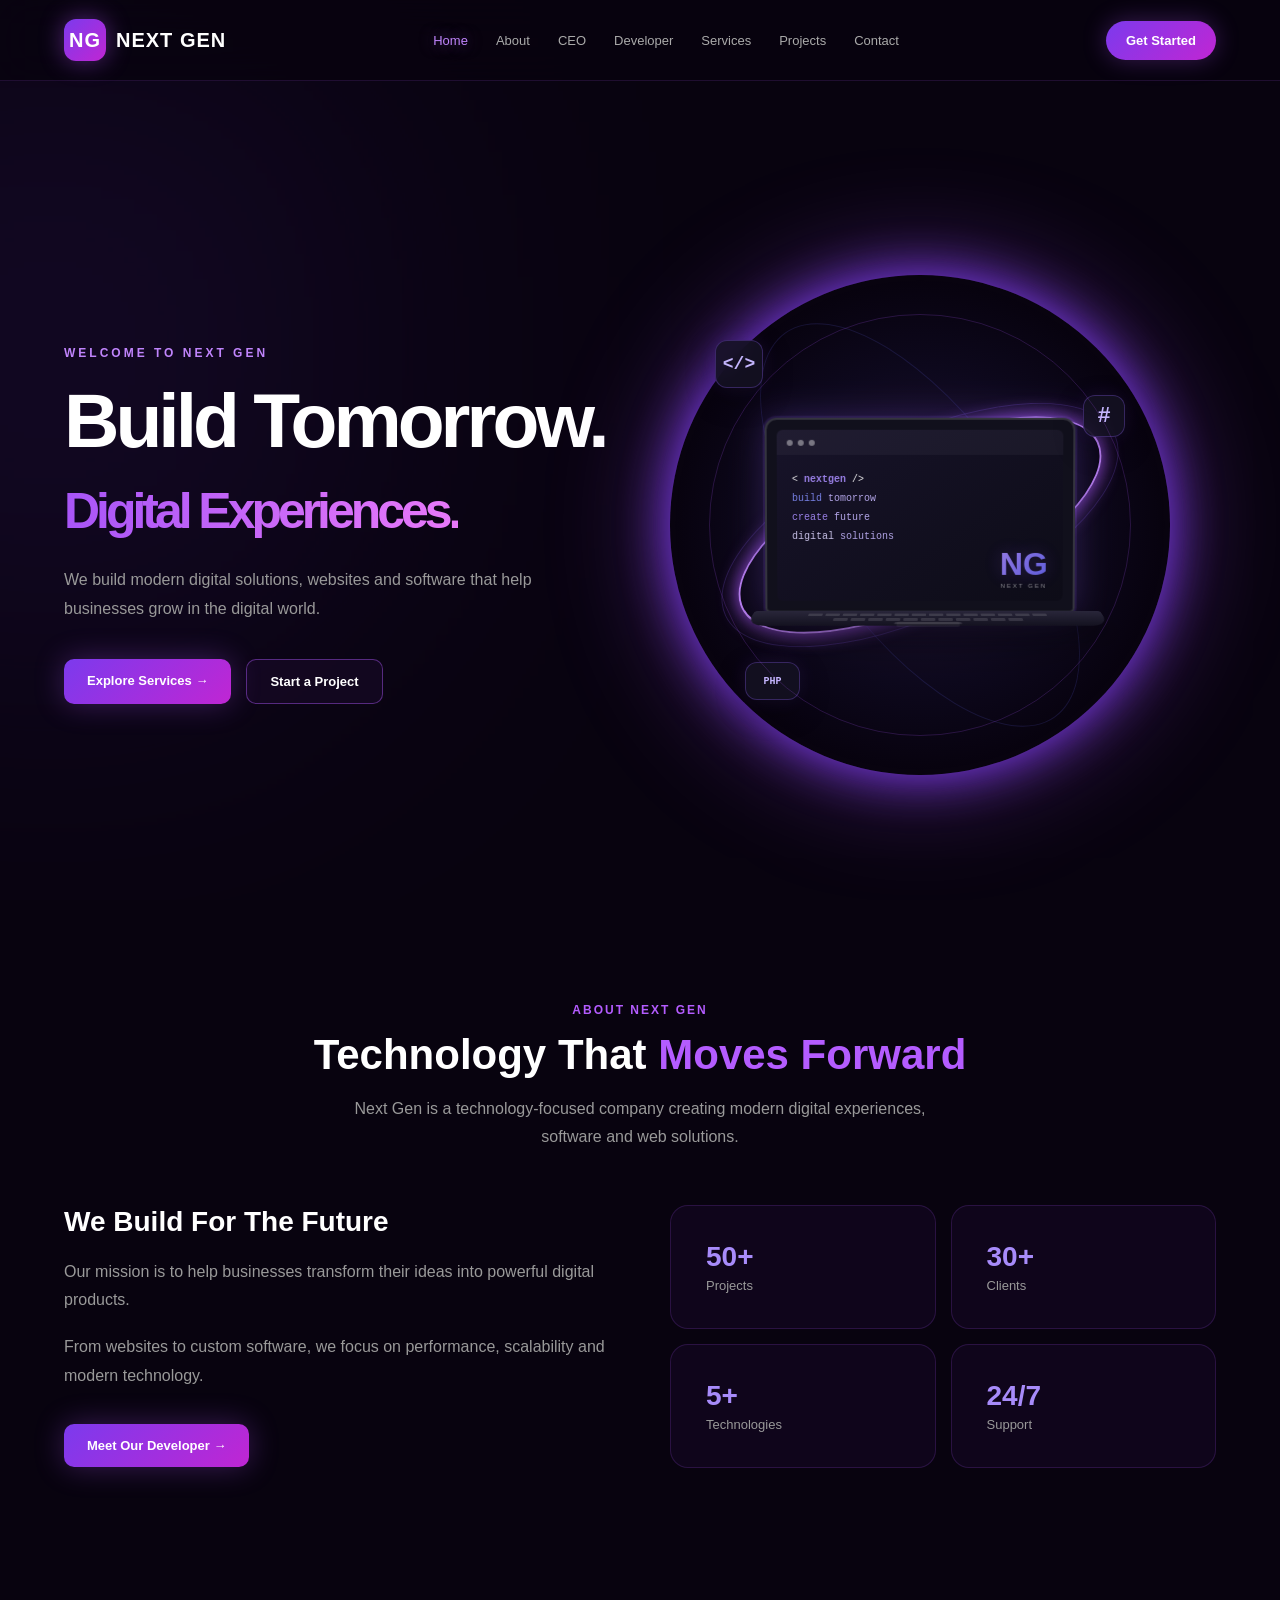
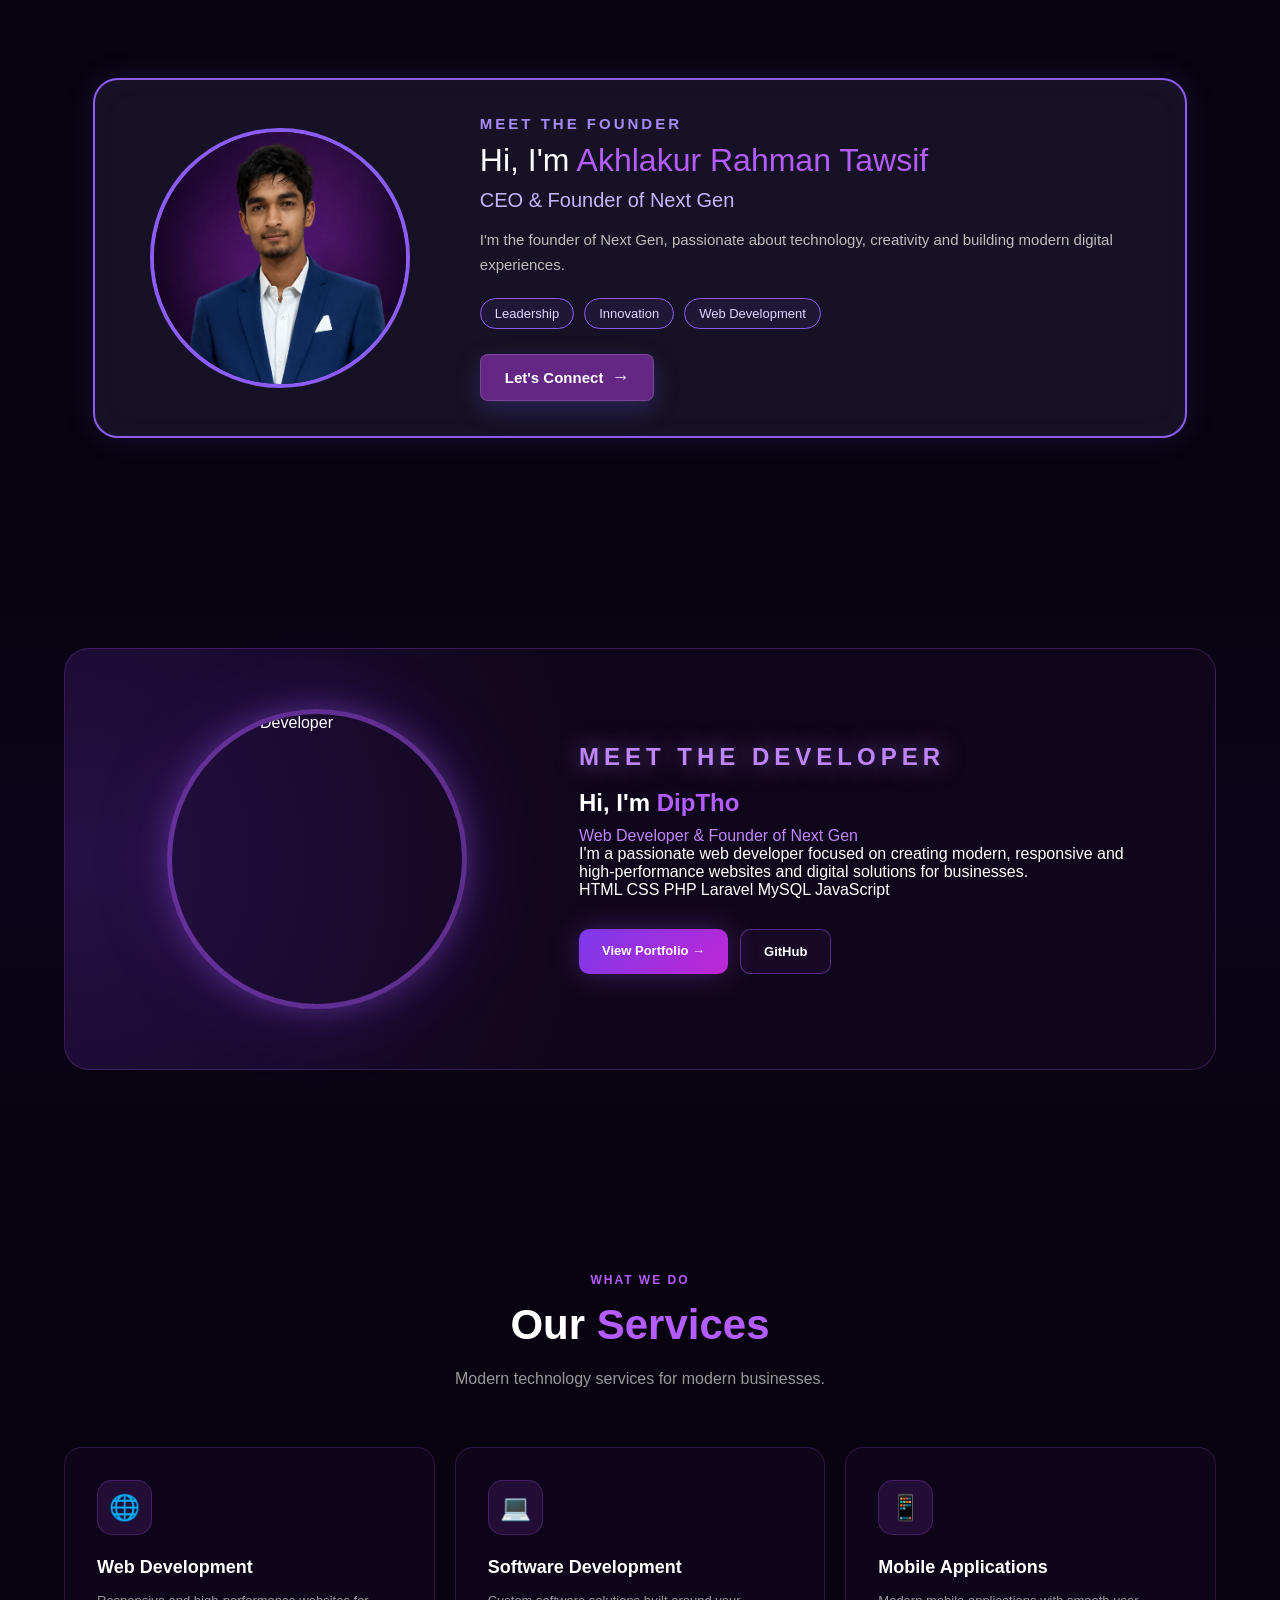
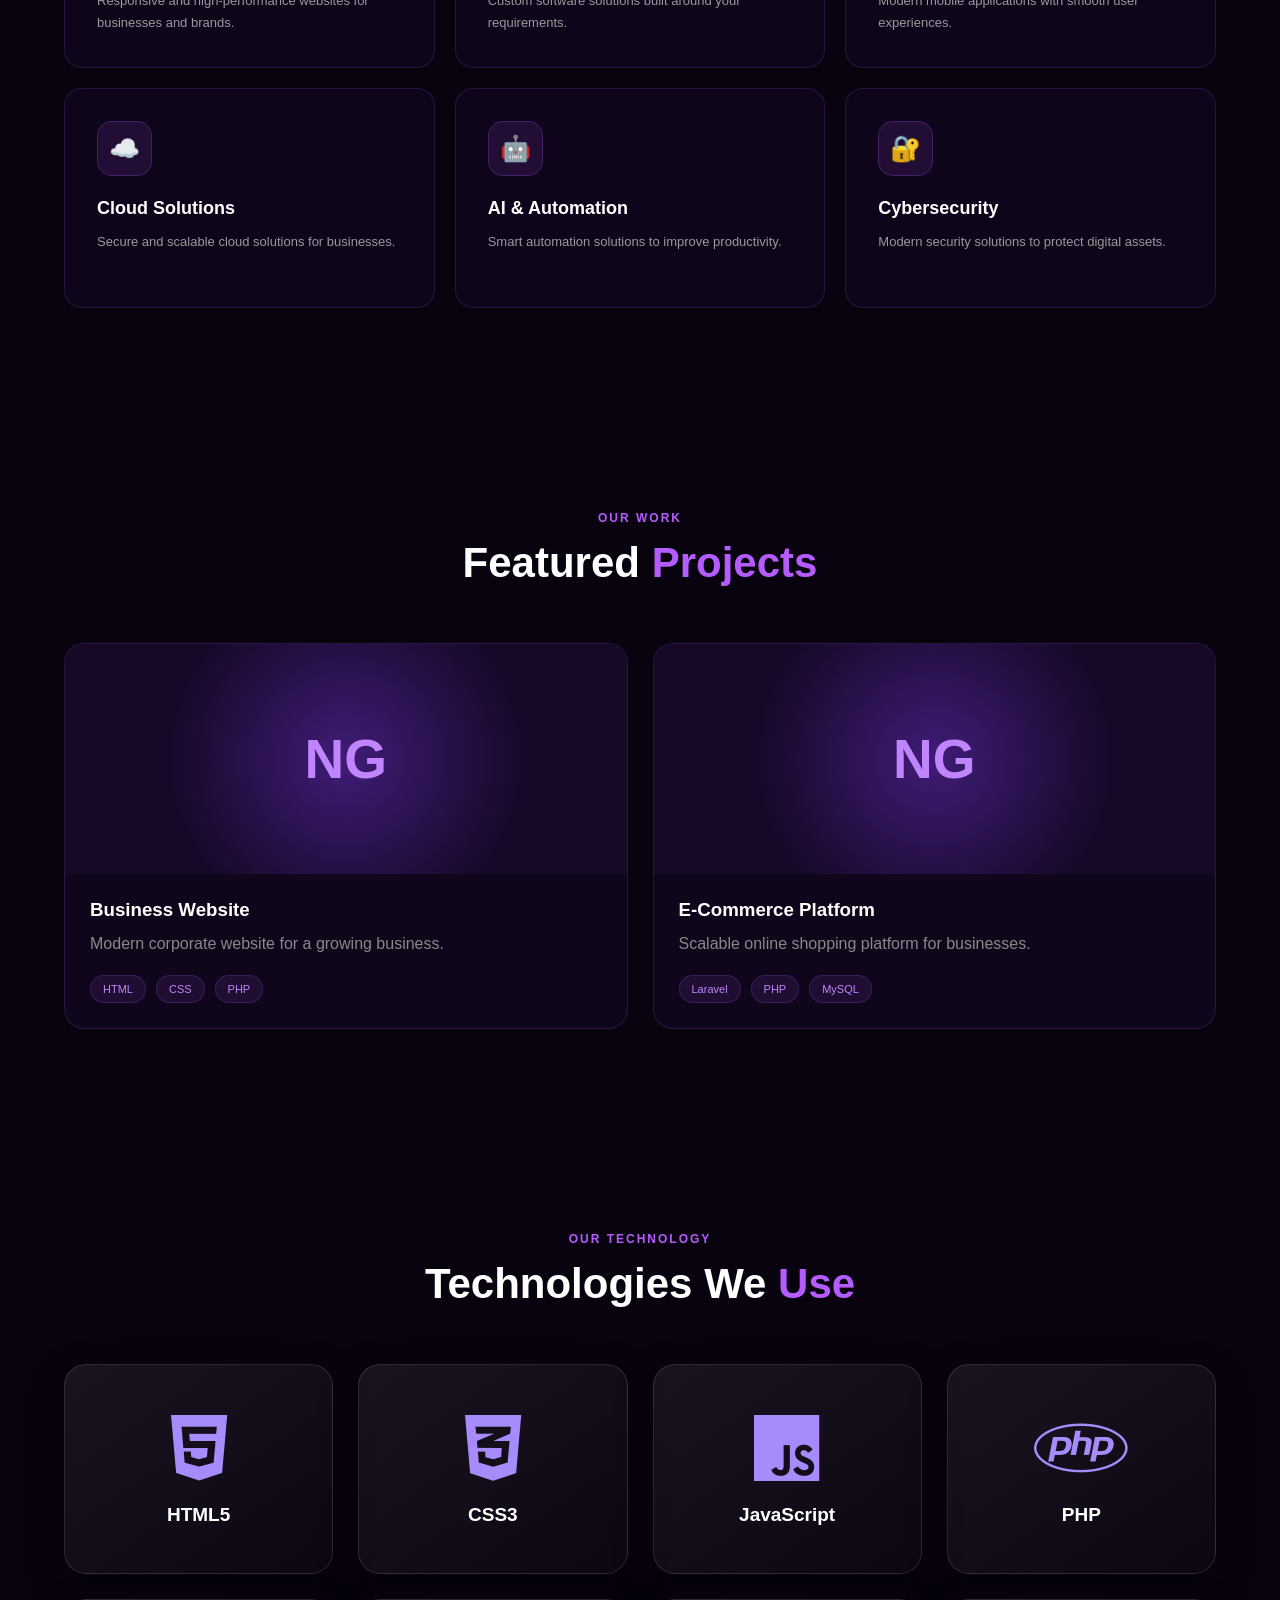
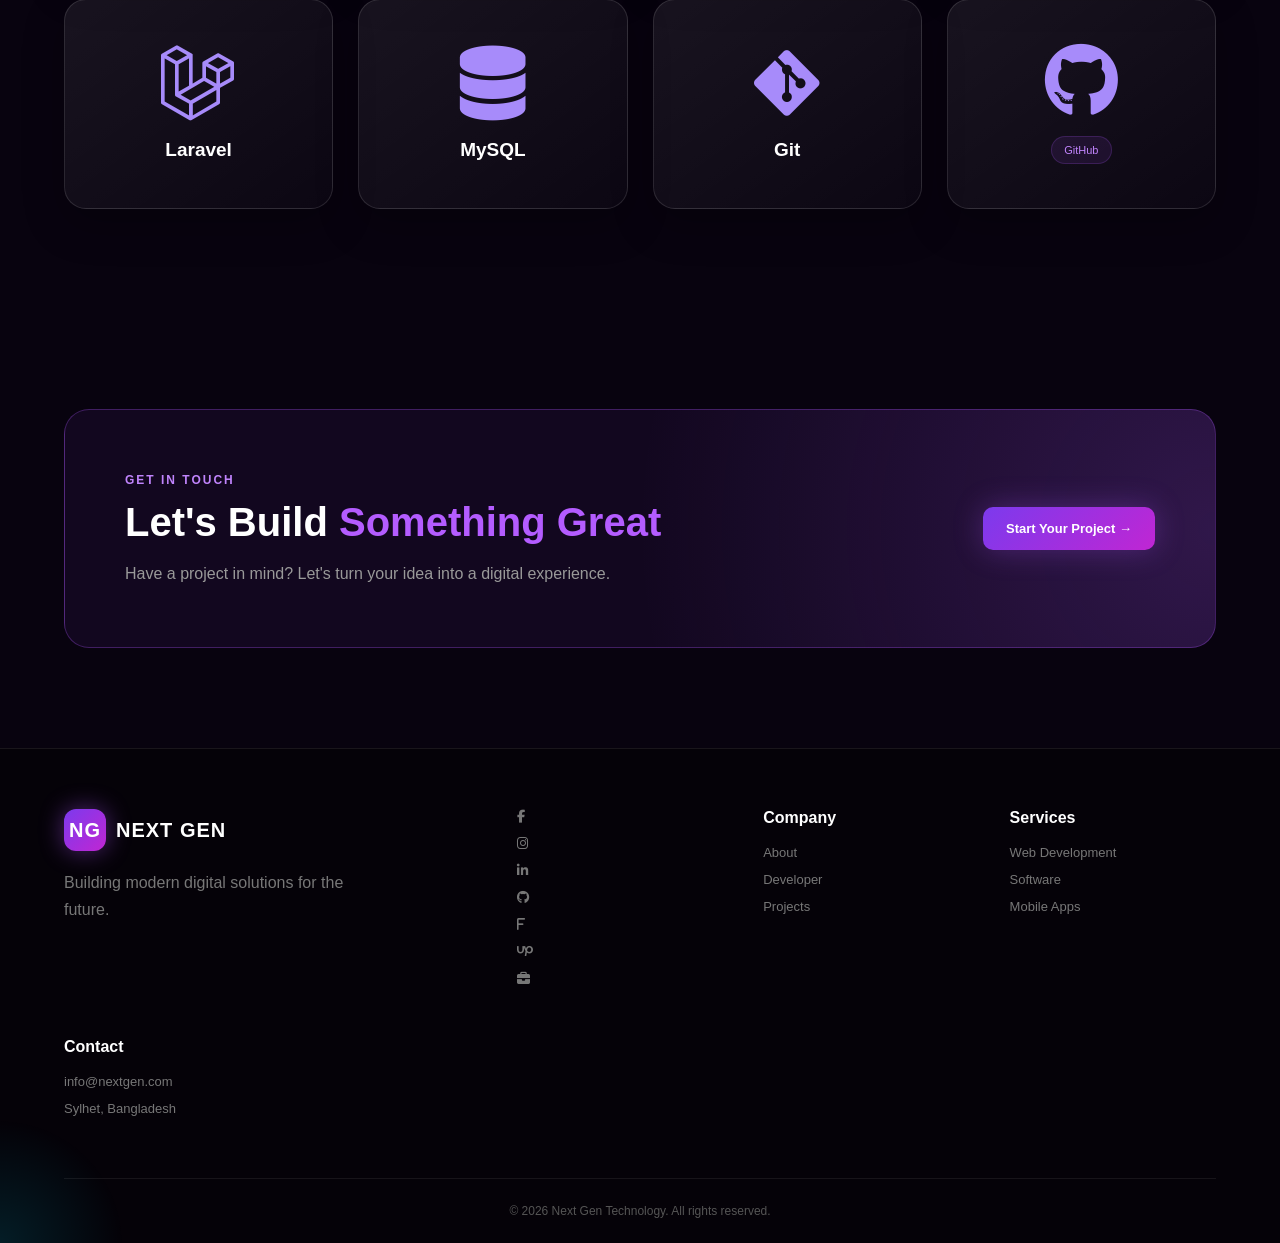
==== index.html @ b2d168c3 "Add files via upload" ====
<!DOCTYPE html>
<html lang="en">

<head>
    <meta charset="UTF-8">
    <meta name="viewport" content="width=device-width, initial-scale=1.0">

    <title>Next Gen | Digital Technology</title>
<link
    rel="stylesheet"
    href="https://cdnjs.cloudflare.com/ajax/libs/font-awesome/6.5.2/css/all.min.css">
    <link rel="stylesheet" href="style.css">
</head>

<body>

    <!-- NAVBAR -->
    <header>
        <div class="container">

            <nav>

                <a href="#home" class="logo">
                    <div class="logo-icon">NG</div>
                    <span>NEXT GEN</span>
                </a>

                <ul class="nav-links">
                    <li><a href="#home">Home</a></li>
                    <li><a href="#about">About</a></li>
                    <li><a href="#founder">CEO</a></li>
                    <li><a href="#developer">Developer</a></li>
                    <li><a href="#services">Services</a></li>
                    <li><a href="#projects">Projects</a></li>
                    <li><a href="#contact">Contact</a></li>
                </ul>

                <a href="#contact" class="nav-btn">
                    Get Started
                </a>

            </nav>

        </div>
    </header>


    <!-- HOME -->
    <section class="hero" id="home">

        <div class="container">

            <div class="hero-grid">

                <div class="hero-content">

                    <div class="hero-small">
                        WELCOME TO NEXT GEN
                    </div>

                    <h1>
                        Build Tomorrow.
                        <br>
                        <span class="typing-text">Today.</span>
                    </h1>

                    <p>
                        We build modern digital solutions,
                        websites and software that help
                        businesses grow in the digital world.
                    </p>

                    <div class="hero-buttons">

                        <a href="#services" class="btn btn-primary">
                            Explore Services →
                        </a>

                        <a href="#contact" class="btn btn-outline">
                            Start a Project
                        </a>

                    </div>

                </div>

<div class="orb laptop-orb">

    <div class="orbit-ring ring-one"></div>
    <div class="orbit-ring ring-two"></div>

    <div class="laptop">

        <div class="laptop-screen">

            <div class="screen-glow"></div>

            <div class="code-window">

                <div class="code-top">
                    <span></span>
                    <span></span>
                    <span></span>
                </div>

                <div class="code-lines">
                    <div><i>&lt;</i> <b>nextgen</b> <i>/&gt;</i></div>
                    <div><span>build</span> <em>tomorrow</em></div>
                    <div><span>create</span> <em>future</em></div>
                    <div><span>digital</span> <em>solutions</em></div>
                </div>

                <div class="screen-logo">
                    <strong>NG</strong>
                    <small>NEXT GEN</small>
                </div>

            </div>

        </div>

        <div class="laptop-base">

            <div class="keyboard">
                <span></span>
                <span></span>
                <span></span>
                <span></span>
                <span></span>
                <span></span>
                <span></span>
                <span></span>
                <span></span>
                <span></span>
                <span></span>
                <span></span>
                <span></span>
                <span></span>
                <span></span>
                <span></span>
                <span></span>
                <span></span>
                <span></span>
                <span></span>
                <span></span>
                <span></span>
                <span></span>
                <span></span>
                <span></span>
            </div>

            <div class="trackpad"></div>

        </div>

    </div>

    <div class="floating-tech tech-html">
        &lt;/&gt;
    </div>

    <div class="floating-tech tech-css">
        #
    </div>

    <div class="floating-tech tech-php">
        PHP
    </div>

</div>


                </div>

            </div>

        </div>

    </section>


    <!-- ABOUT -->
    <section class="section" id="about">

        <div class="container">

            <div class="section-title">

                <span>ABOUT NEXT GEN</span>

                <h2>
                    Technology That
                    <span class="purple">
                        Moves Forward
                    </span>
                </h2>

                <p>
                    Next Gen is a technology-focused company
                    creating modern digital experiences,
                    software and web solutions.
                </p>

            </div>


            <div class="about-grid">

                <div class="about-text">

                    <h3>
                        We Build For The Future
                    </h3>

                    <p>
                        Our mission is to help businesses
                        transform their ideas into powerful
                        digital products.
                    </p>

                    <p>
                        From websites to custom software,
                        we focus on performance, scalability
                        and modern technology.
                    </p>

                    <a href="#developer" class="btn btn-primary">
                        Meet Our Developer →
                    </a>

                </div>


                <div class="stats">

                    <div class="stat">
                        <h3>50+</h3>
                        <p>Projects</p>
                    </div>

                    <div class="stat">
                        <h3>30+</h3>
                        <p>Clients</p>
                    </div>

                    <div class="stat">
                        <h3>5+</h3>
                        <p>Technologies</p>
                    </div>

                    <div class="stat">
                        <h3>24/7</h3>
                        <p>Support</p>
                    </div>

                </div>

            </div>

        </div>

    </section>

<!-- =========================
     FOUNDER
========================= -->

<section class="section founder-section" id="founder">

    <div class="container">

        <div class="founder-box">

            <!-- FOUNDER IMAGE -->
            <div class="founder-photo">
                <img
                    src="ChatGPT Image Aug 20, 2026, 11_10_03 PM.png"
                    alt="Founder"
                >
            </div>

            <!-- FOUNDER INFO -->
            <div class="founder-content">

                <span class="founder-label">
                    MEET THE FOUNDER
                </span>

                <h2>
                    Hi, I'm
                    <span class="purple">
                        Akhlakur Rahman Tawsif
                    </span>
                </h2>

                <h3>
                    CEO & Founder of Next Gen
                </h3>

                <p>
                    I'm the founder of Next Gen, passionate about
                    technology, creativity and building modern
                    digital experiences.
                </p>

                <div class="founder-skills">
                    <span>Leadership</span>
                    <span>Innovation</span>
                    <span>Web Development</span>
                </div>
<a href="https://www.linkedin.com/in/akhlakur-rahman-05b9b7264?utm_source=share_via&utm_content=profile&utm_medium=member_android" class="founder-connect">
    Let's Connect <span>→</span>
</a>
            </div>

        </div>

    </div>

</section>



   <!-- =========================
     DEVELOPER
========================= -->

<section class="section developer-section" id="developer">

    <div class="container">

        <div class="developer-box">

            <!-- DEVELOPER IMAGE -->

            <div class="developer-photo">

                <img
                    src="WhatsApp Image 2026-08-16 at 4.38.08 AM.jpeg"
                    alt="Next Gen Developer">

            </div>


            <!-- DEVELOPER INFO -->

            <div class="developer-content">

                <span class="developer-label">
                    MEET THE DEVELOPER
                </span>

                <h2>
                    Hi, I'm
                    <span class="purple">
                        DipTho
                    </span>
                </h2>

                <h3>
                    Web Developer & Founder of Next Gen
                </h3>

                <p>
                    I'm a passionate web developer focused
                    on creating modern, responsive and
                    high-performance websites and digital
                    solutions for businesses.
                </p>


                <!-- SKILLS -->

                <div class="skills">

                    <span>HTML</span>
                    <span>CSS</span>
                    <span>PHP</span>
                    <span>Laravel</span>
                    <span>MySQL</span>
                    <span>JavaScript</span>

                </div>


                <!-- BUTTONS -->

                <div class="developer-buttons">

                    <a
                        href="https://imdipthodurjoy.github.io/Diptho-Portfolio/"
                        target="_blank"
                        class="btn btn-primary">

                        View Portfolio →

                    </a>


                    <a
                        href="https://github.com/imdipthodurjoy"
                        target="_blank"
                        class="btn btn-outline">

                        GitHub

                    </a>

                </div>

            </div>

        </div>

    </div>

</section>

    <!-- SERVICES -->
    <section class="section services" id="services">

        <div class="container">

            <div class="section-title">

                <span>WHAT WE DO</span>

                <h2>
                    Our
                    <span class="purple">
                        Services
                    </span>
                </h2>

                <p>
                    Modern technology services
                    for modern businesses.
                </p>

            </div>


            <div class="service-grid">

                <div class="service-card">

                    <div class="service-icon">🌐</div>

                    <h3>
                        Web Development
                    </h3>

                    <p>
                        Responsive and high-performance
                        websites for businesses and brands.
                    </p>

                </div>


                <div class="service-card">

                    <div class="service-icon">💻</div>

                    <h3>
                        Software Development
                    </h3>

                    <p>
                        Custom software solutions
                        built around your requirements.
                    </p>

                </div>


                <div class="service-card">

                    <div class="service-icon">📱</div>

                    <h3>
                        Mobile Applications
                    </h3>

                    <p>
                        Modern mobile applications
                        with smooth user experiences.
                    </p>

                </div>


                <div class="service-card">

                    <div class="service-icon">☁️</div>

                    <h3>
                        Cloud Solutions
                    </h3>

                    <p>
                        Secure and scalable cloud
                        solutions for businesses.
                    </p>

                </div>


                <div class="service-card">

                    <div class="service-icon">🤖</div>

                    <h3>
                        AI & Automation
                    </h3>

                    <p>
                        Smart automation solutions
                        to improve productivity.
                    </p>

                </div>


                <div class="service-card">

                    <div class="service-icon">🔐</div>

                    <h3>
                        Cybersecurity
                    </h3>

                    <p>
                        Modern security solutions
                        to protect digital assets.
                    </p>

                </div>

            </div>

        </div>

    </section>


    <!-- PROJECTS -->
    <section class="section" id="projects">

        <div class="container">

            <div class="section-title">

                <span>OUR WORK</span>

                <h2>
                    Featured
                    <span class="purple">
                        Projects
                    </span>
                </h2>

            </div>


            <div class="projects-grid">

                <div class="project">

                    <div class="project-image">
                        NG
                    </div>

                    <div class="project-content">

                        <h3>
                            Business Website
                        </h3>

                        <p>
                            Modern corporate website
                            for a growing business.
                        </p>

                        <div class="tags">
                            <span>HTML</span>
                            <span>CSS</span>
                            <span>PHP</span>
                        </div>

                    </div>

                </div>


                <div class="project">

                    <div class="project-image">
                        NG
                    </div>

                    <div class="project-content">

                        <h3>
                            E-Commerce Platform
                        </h3>

                        <p>
                            Scalable online shopping
                            platform for businesses.
                        </p>

                        <div class="tags">
                            <span>Laravel</span>
                            <span>PHP</span>
                            <span>MySQL</span>
                        </div>

                    </div>

                </div>

            </div>

        </div>

    </section>


    <!-- TECHNOLOGIES -->
    <section class="section" id="technologies">

        <div class="container">

            <div class="section-title">

                <span>OUR TECHNOLOGY</span>

                <h2>
                    Technologies We
                    <span class="purple">
                        Use
                    </span>
                </h2>

            </div>

<div class="tech-list">

    <div class="tech-item">
        <i class="fa-brands fa-html5"></i>
        <h3>HTML5</h3>
    </div>

    <div class="tech-item">
        <i class="fa-brands fa-css3-alt"></i>
        <h3>CSS3</h3>
    </div>

    <div class="tech-item">
        <i class="fa-brands fa-js"></i>
        <h3>JavaScript</h3>
    </div>

    <div class="tech-item">
        <i class="fa-brands fa-php"></i>
        <h3>PHP</h3>
    </div>

    <div class="tech-item">
        <i class="fa-brands fa-laravel"></i>
        <h3>Laravel</h3>
    </div>

    <div class="tech-item">
        <i class="fa-solid fa-database"></i>
        <h3>MySQL</h3>
    </div>

    <div class="tech-item">
        <i class="fa-brands fa-git-alt"></i>
        <h3>Git</h3>
    </div>
    <div class="tech-item">
    <i class="fab fa-github"></i>
    <span>GitHub</span>
</div>

</div>
    </section>


    <!-- CONTACT -->
    <section class="section contact-section" id="contact">

        <div class="container">

            <div class="contact-box">

                <div>

                    <span>
                        GET IN TOUCH
                    </span>

                    <h2>
                        Let's Build
                        <span class="purple">
                            Something Great
                        </span>
                    </h2>

                    <p>
                        Have a project in mind?
                        Let's turn your idea into
                        a digital experience.
                    </p>

                </div>

                <a
                    href="mailto:info@nextgen.com"
                    class="btn btn-primary">

                    Start Your Project →

                </a>

            </div>

        </div>

    </section>


    <!-- FOOTER -->
    <footer>

        <div class="container">

            <div class="footer-grid">

                <div class="footer-about">

                    <a href="#home" class="logo">

                        <div class="logo-icon">
                            NG
                        </div>

                        NEXT GEN

                    </a>

                    <p>
                        Building modern digital
                        solutions for the future.
                    </p>

                </div>
                <div class="footer-socials">

    <a href="#" aria-label="Facebook" target="_blank">
        <i class="fa-brands fa-facebook-f"></i>
    </a>

    <a href="#" aria-label="Instagram" target="_blank">
        <i class="fa-brands fa-instagram"></i>
    </a>

    <a href="#" aria-label="LinkedIn" target="_blank">
        <i class="fa-brands fa-linkedin-in"></i>
    </a>

    <a href="https://github.com/imdipthodurjoy"
       aria-label="GitHub"
       target="_blank">
        <i class="fa-brands fa-github"></i>
    </a>


    <a href="YOUR_FIVERR_LINK"
       target="_blank"
       rel="noopener noreferrer"
       aria-label="Fiverr">
        <i class="fa-solid fa-f"></i>
    </a>

    <a href="YOUR_UPWORK_LINK"
       target="_blank"
       rel="noopener noreferrer"
       aria-label="Upwork">
        <i class="fa-brands fa-upwork"></i>
    </a>

    <a href="YOUR_FREELANCER_LINK"
       target="_blank"
       rel="noopener noreferrer"
       aria-label="Freelancer">
        <i class="fa-solid fa-briefcase"></i>
    </a>
</div>


                <div>

                    <h4>Company</h4>

                    <a href="#about">About</a>

                    <a href="#developer">
                        Developer
                    </a>

                    <a href="#projects">
                        Projects
                    </a>

                </div>


                <div>

                    <h4>Services</h4>

                    <a href="#services">
                        Web Development
                    </a>

                    <a href="#services">
                        Software
                    </a>

                    <a href="#services">
                        Mobile Apps
                    </a>

                </div>


                <div>

                    <h4>Contact</h4>

                    <a href="mailto:info@nextgen.com">
                        info@nextgen.com
                    </a>

                    <a href="#">
                        Sylhet, Bangladesh
                    </a>

                </div>

            </div>


            <div class="copyright">

                © 2026 Next Gen Technology.
                All rights reserved.

            </div>

        </div>

    </footer>
<script src="script.js"></script>
</body>

</html>
---- style.css ----
/* =========================
   RESET
========================= */

* {
    margin: 0;
    padding: 0;
    box-sizing: border-box;
}

html {
    scroll-behavior: smooth;
}

body {
    font-family: "Inter", sans-serif;
    background: #08030f;
    color: #ffffff;
    overflow-x: hidden;
}

a {
    text-decoration: none;
    color: inherit;
}

.container {
    width: 90%;
    max-width: 1200px;
    margin: auto;
}

.purple {
    color: #b45cff;
}


/* =========================
   NAVBAR
========================= */

header {
    position: fixed;
    top: 0;
    left: 0;

    width: 100%;

    z-index: 999;

    background: rgba(8, 3, 15, 0.78);

    backdrop-filter: blur(20px);

    border-bottom:
        1px solid rgba(168, 85, 247, 0.15);
}

nav {
    height: 80px;

    display: flex;

    align-items: center;

    justify-content: space-between;
}


/* LOGO */

.logo {
    display: flex;

    align-items: center;

    gap: 10px;

    font-size: 20px;

    font-weight: 800;

    letter-spacing: 1px;
}

.logo-icon {
    width: 42px;
    height: 42px;

    display: grid;

    place-items: center;

    border-radius: 12px;

    background:
        linear-gradient(
            135deg,
            #7c3aed,
            #c026d3
        );

    box-shadow:
        0 0 25px rgba(168, 85, 247, 0.45);
}


/* NAV */

.nav-links {
    display: flex;

    align-items: center;

    gap: 28px;

    list-style: none;
}

.nav-links a {
    color: #aaa;

    font-size: 13px;

    transition: 0.3s;
}

.nav-links a:hover {
    color: #c084fc;
}

.nav-btn {
    padding: 12px 20px;

    border-radius: 30px;

    background:
        linear-gradient(
            135deg,
            #7c3aed,
            #c026d3
        );

    font-size: 13px;

    font-weight: 600;

    box-shadow:
        0 0 25px rgba(168, 85, 247, 0.3);

    transition: 0.3s;
}

.nav-btn:hover {
    transform: translateY(-3px);
}


/* =========================
   HERO
========================= */

.hero {
    min-height: 100vh;

    padding-top: 150px;

    display: flex;

    align-items: center;

    position: relative;

    overflow: hidden;
}

.hero::before {
    content: "";

    position: absolute;

    width: 500px;
    height: 500px;

    left: -200px;
    top: 100px;

    background: #7c3aed;

    filter: blur(180px);

    opacity: 0.15;
}

.hero-grid {
    display: grid;

    grid-template-columns: 1fr 1fr;

    gap: 60px;

    align-items: center;

    position: relative;

    z-index: 2;
}

.hero-small {
    color: #c084fc;

    font-size: 12px;

    font-weight: 700;

    letter-spacing: 3px;

    margin-bottom: 20px;
}

.hero h1 {
    font-size: clamp(50px, 6vw, 78px);

    line-height: 1.05;

    letter-spacing: -4px;
}

.hero h1 span {
    background:
        linear-gradient(
            90deg,
            #a855f7,
            #e879f9
        );

    -webkit-background-clip: text;

    background-clip: text;

    color: transparent;
}

.hero p {
    max-width: 550px;

    margin-top: 25px;

    color: #999;

    line-height: 1.8;
}

.hero-buttons {
    display: flex;

    gap: 15px;

    margin-top: 35px;
}


/* BUTTON */

.btn {
    display: inline-block;

    padding: 14px 23px;

    border-radius: 10px;

    font-size: 13px;

    font-weight: 600;

    transition: 0.3s;
}

.btn-primary {
    background:
        linear-gradient(
            135deg,
            #7c3aed,
            #c026d3
        );

    box-shadow:
        0 0 30px rgba(168, 85, 247, 0.3);
}

.btn-primary:hover {
    transform: translateY(-4px);

    box-shadow:
        0 10px 35px rgba(168, 85, 247, 0.4);
}

.btn-outline {
    border:
        1px solid rgba(168, 85, 247, 0.45);

    background:
        rgba(168, 85, 247, 0.05);
}

.btn-outline:hover {
    background:
        rgba(168, 85, 247, 0.15);
}


/* =========================
   HERO ORB
========================= */

.hero-visual {
    height: 500px;

    display: grid;

    place-items: center;

    position: relative;
}

.orb {
    width: 320px;
    height: 320px;

    display: grid;

    place-items: center;

    border-radius: 50%;

    background:
        radial-gradient(
            circle at 35% 30%,
            #e9d5ff,
            transparent 8%
        ),
        radial-gradient(
            circle,
            #7c3aed,
            #160827 65%
        );

    box-shadow:
        0 0 50px #7c3aed,
        0 0 120px rgba(168, 85, 247, 0.45);

    animation:
        floating 5s ease-in-out infinite;
}

.orb::before {
    content: "";

    position: absolute;

    width: 390px;
    height: 150px;

    border:
        2px solid #c084fc;

    border-radius: 50%;

    transform:
        rotate(-25deg);

    box-shadow:
        0 0 20px #a855f7;
}

.orb::after {
    content: "";

    position: absolute;

    width: 420px;
    height: 420px;

    border:
        1px solid rgba(168, 85, 247, 0.2);

    border-radius: 50%;
}

.ng {
    font-size: 100px;

    font-weight: 800;

    letter-spacing: -12px;

    text-shadow:
        0 0 35px rgba(255,255,255,0.3);
}


/* FLOATING CARDS */

.floating-card {
    position: absolute;

    padding: 14px 18px;

    border-radius: 14px;

    background:
        rgba(20, 8, 35, 0.8);

    backdrop-filter: blur(15px);

    border:
        1px solid rgba(168, 85, 247, 0.4);

    z-index: 3;
}

.floating-card strong {
    display: block;

    color: #c084fc;

    font-size: 18px;
}

.floating-card small {
    color: #888;

    font-size: 11px;
}

.card-one {
    top: 70px;
    left: 0;
}

.card-two {
    top: 170px;
    right: 0;
}

.card-three {
    bottom: 60px;
    left: 30px;
}


/* =========================
   SECTION
========================= */

.section {
    padding: 100px 0;
}

.section-title {
    text-align: center;

    margin-bottom: 55px;
}

.section-title > span {
    color: #b45cff;

    font-size: 12px;

    font-weight: 700;

    letter-spacing: 2px;
}

.section-title h2 {
    margin-top: 12px;

    font-size: 42px;

    line-height: 1.2;
}

.section-title p {
    max-width: 620px;

    margin: 15px auto 0;

    color: #999;

    line-height: 1.7;
}


/* =========================
   ABOUT
========================= */

.about-grid {
    display: grid;

    grid-template-columns: 1fr 1fr;

    gap: 60px;

    align-items: center;
}

.about-text h3 {
    font-size: 28px;

    margin-bottom: 20px;
}

.about-text p {
    color: #999;

    line-height: 1.8;

    margin-bottom: 18px;
}

.about-text .btn {
    margin-top: 15px;
}


/* STATS */

.stats {
    display: grid;

    grid-template-columns: 1fr 1fr;

    gap: 15px;
}

.stat {
    padding: 35px;

    border-radius: 18px;

    background:
        rgba(20, 8, 35, 0.6);

    border:
        1px solid rgba(168, 85, 247, 0.18);

    transition: 0.3s;
}

.stat:hover {
    transform: translateY(-5px);

    border-color:
        rgba(168, 85, 247, 0.5);
}

.stat h3 {
    font-size: 38px;

    color: #c084fc;
}

.stat p {
    color: #777;

    margin-top: 8px;

    font-size: 13px;
}


/* =========================
   DEVELOPER
========================= */

.developer-section {
    background:
        linear-gradient(
            180deg,
            transparent,
            rgba(91, 33, 182, 0.07),
            transparent
        );
}

.developer-box {
    display: grid;

    grid-template-columns: 0.8fr 1.2fr;

    gap: 70px;

    align-items: center;

    padding: 60px;

    border-radius: 25px;

    background:
        radial-gradient(
            circle at left,
            rgba(124, 58, 237, 0.2),
            transparent 45%
        ),
        #10061b;

    border:
        1px solid rgba(168, 85, 247, 0.25);
}

/* =========================
   DEVELOPER IMAGE
========================= */

.developer-photo {
    display: flex;

    justify-content: center;

    align-items: center;
}

.developer-photo img {

    width: 300px;

    height: 300px;

    object-fit: cover;

    border-radius: 50%;

    border: 5px solid
        rgba(168, 85, 247, 0.5);

    box-shadow:

        0 0 30px
        rgba(168, 85, 247, 0.35),

        0 0 80px
        rgba(124, 58, 237, 0.2);

    transition: 0.4s;
}

.developer-photo img:hover {

    transform: scale(1.04);

    box-shadow:

        0 0 45px
        rgba(168, 85, 247, 0.6);
}


/* DEVELOPER TITLE */

.developer-content h3 {

    margin-top: 10px;

    color: #c084fc;

    font-size: 16px;

    font-weight: 500;
}


/* BUTTONS */

.developer-buttons {

    display: flex;

    gap: 12px;

    margin-top: 30px;

    flex-wrap: wrap;
}


/* MOBILE */

@media (max-width: 700px) {

    .developer-photo img {

        width: 220px;

        height: 220px;

    }

    .developer-buttons {

        justify-content: center;

    }

}

/* =========================
   SERVICES
========================= */

.service-grid {
    display: grid;

    grid-template-columns:
        repeat(3, 1fr);

    gap: 20px;
}

.service-card {
    padding: 32px;

    min-height: 220px;

    border-radius: 18px;

    background:
        rgba(20, 8, 35, 0.6);

    border:
        1px solid rgba(168, 85, 247, 0.18);

    transition: 0.4s;
}

.service-card:hover {
    transform: translateY(-8px);

    border-color:
        rgba(168, 85, 247, 0.55);

    box-shadow:
        0 20px 60px rgba(91, 33, 182, 0.18);
}

.service-icon {
    width: 55px;
    height: 55px;

    display: grid;

    place-items: center;

    border-radius: 15px;

    margin-bottom: 22px;

    font-size: 25px;

    background:
        rgba(168, 85, 247, 0.12);

    border:
        1px solid rgba(168, 85, 247, 0.25);
}

.service-card h3 {
    font-size: 18px;

    margin-bottom: 12px;
}

.service-card p {
    color: #999;

    font-size: 13px;

    line-height: 1.7;
}


/* =========================
   PROJECTS
========================= */

.projects-grid {
    display: grid;

    grid-template-columns: 1fr 1fr;

    gap: 25px;
}

.project {
    overflow: hidden;

    border-radius: 20px;

    background: #10061b;

    border:
        1px solid rgba(168, 85, 247, 0.18);

    transition: 0.4s;
}

.project:hover {
    transform: translateY(-8px);

    border-color:
        rgba(168, 85, 247, 0.5);
}

.project-image {
    height: 230px;

    display: grid;

    place-items: center;

    font-size: 55px;

    font-weight: 800;

    color: #c084fc;

    background:
        radial-gradient(
            circle,
            rgba(124, 58, 237, 0.4),
            transparent 60%
        ),
        #160827;
}

.project-content {
    padding: 25px;
}

.project-content p {
    color: #888;

    line-height: 1.6;

    margin-top: 10px;
}


/* TAGS */

.tags,
.tech-list {
    display: flex;

    flex-wrap: wrap;

    gap: 10px;

    margin-top: 18px;
}

.tags span,
.tech-list span {
    padding: 7px 12px;

    border-radius: 20px;

    color: #c084fc;

    font-size: 11px;

    background:
        rgba(168, 85, 247, 0.1);

    border:
        1px solid rgba(168, 85, 247, 0.2);
}


/* =========================
   TECHNOLOGIES
========================= */

/* ==========================================
   TECHNOLOGY BIG LOGO CARDS
========================================== */

.tech-list {
    display: grid;
    grid-template-columns: repeat(4, 1fr);
    gap: 25px;
    margin-top: 45px;
}

.tech-item {
    height: 210px;

    display: flex;
    flex-direction: column;
    align-items: center;
    justify-content: center;

    gap: 18px;

    position: relative;
    overflow: hidden;

    background:
        linear-gradient(
            145deg,
            rgba(255,255,255,0.07),
            rgba(255,255,255,0.02)
        );

    border: 1px solid rgba(255,255,255,0.12);

    border-radius: 22px;

    box-shadow:
        0 15px 40px rgba(0,0,0,0.25);

    cursor: pointer;

    transition:
        transform 0.35s ease,
        border-color 0.35s ease,
        box-shadow 0.35s ease;
}


/* BIG LOGO */

.tech-item i {
    font-size: 75px;

    color: #a78bfa;

    position: relative;
    z-index: 2;

    transition:
        transform 0.35s ease,
        filter 0.35s ease;
}


/* TECHNOLOGY NAME */

.tech-item h3 {
    margin: 0;

    font-size: 19px;
    font-weight: 600;

    color: #ffffff;

    position: relative;
    z-index: 2;
}


/* GLOW INSIDE BOX */

.tech-item::before {
    content: "";

    position: absolute;

    width: 220px;
    height: 220px;

    left: 50%;
    top: 50%;

    transform: translate(-50%, -50%);

    background:
        radial-gradient(
            circle,
            rgba(139,92,246,0.18),
            transparent 70%
        );

    opacity: 0;

    transition: opacity 0.4s ease;
}


/* HOVER */

.tech-item:hover {
    transform: translateY(-10px) scale(1.02);

    border-color:
        rgba(139,92,246,0.55);

    box-shadow:
        0 20px 50px rgba(0,0,0,0.35),
        0 0 35px rgba(139,92,246,0.18);
}

.tech-item:hover::before {
    opacity: 1;
}

.tech-item:hover i {
    transform: scale(1.18);

    filter:
        drop-shadow(
            0 0 18px
            rgba(167,139,250,0.7)
        );
}


/* RESPONSIVE */

@media (max-width: 1000px) {
    .tech-list {
        grid-template-columns: repeat(3, 1fr);
    }
}

@media (max-width: 700px) {
    .tech-list {
        grid-template-columns: repeat(2, 1fr);
        gap: 18px;
    }

    .tech-item {
        height: 180px;
    }

    .tech-item i {
        font-size: 60px;
    }
}

@media (max-width: 450px) {
    .tech-item {
        height: 160px;
    }

    .tech-item i {
        font-size: 50px;
    }

    .tech-item h3 {
        font-size: 16px;
    }
}
/* =========================
   CONTACT
========================= */

.contact-box {
    display: flex;

    align-items: center;

    justify-content: space-between;

    gap: 40px;

    padding: 60px;

    border-radius: 25px;

    background:
        radial-gradient(
            circle at right,
            rgba(168, 85, 247, 0.2),
            transparent 50%
        ),
        #12071f;

    border:
        1px solid rgba(168, 85, 247, 0.3);
}

.contact-box > div > span {
    color: #c084fc;

    font-size: 12px;

    font-weight: 700;

    letter-spacing: 2px;
}

.contact-box h2 {
    font-size: 40px;

    margin-top: 12px;
}

.contact-box p {
    color: #999;

    margin-top: 15px;

    line-height: 1.7;
}


/* =========================
   FOOTER
========================= */

footer {
    padding: 60px 0 25px;

    background: #050208;

    border-top:
        1px solid rgba(255,255,255,0.08);
}

.footer-grid {
    display: grid;

    grid-template-columns:
        2fr 1fr 1fr 1fr;

    gap: 40px;
}

.footer-about p {
    color: #777;

    max-width: 300px;

    margin-top: 18px;

    line-height: 1.7;
}

footer h4 {
    margin-bottom: 18px;
}

footer a:not(.logo) {
    display: block;

    color: #777;

    font-size: 13px;

    margin-bottom: 12px;

    transition: 0.3s;
}

footer a:not(.logo):hover {
    color: #c084fc;
}

.copyright {
    text-align: center;

    color: #555;

    font-size: 12px;

    margin-top: 50px;

    padding-top: 25px;

    border-top:
        1px solid rgba(255,255,255,0.07);
}


/* =========================
   ANIMATION
========================= */

@keyframes floating {

    0% {
        transform: translateY(0);
    }

    50% {
        transform: translateY(-18px);
    }

    100% {
        transform: translateY(0);
    }

}


/* =========================
   RESPONSIVE
========================= */

@media (max-width: 1000px) {

    .nav-links {
        gap: 15px;
    }

    .nav-links a {
        font-size: 12px;
    }

    .hero-grid,
    .about-grid,
    .developer-box {
        grid-template-columns: 1fr;
    }

    .hero-content {
        text-align: center;
    }

    .hero p {
        margin-left: auto;
        margin-right: auto;
    }

    .hero-buttons {
        justify-content: center;
    }

    .developer-content {
        text-align: center;
    }

    .skills {
        justify-content: center;
    }

    .developer-stats {
        justify-content: center;
    }

    .service-grid {
        grid-template-columns: 1fr 1fr;
    }

    .footer-grid {
        grid-template-columns: 1fr 1fr;
    }

}


@media (max-width: 700px) {

    .nav-links {
        display: none;
    }

    .nav-btn {
        display: none;
    }

    .hero {
        padding-top: 120px;
    }

    .hero h1 {
        font-size: 48px;
    }

    .hero-buttons {
        flex-direction: column;
    }

    .hero-visual {
        height: 400px;
    }

    .orb {
        width: 240px;
        height: 240px;
    }

    .orb::before {
        width: 290px;
        height: 110px;
    }

    .orb::after {
        width: 310px;
        height: 310px;
    }

    .ng {
        font-size: 75px;
    }

    .section-title h2 {
        font-size: 32px;
    }

    .about-grid {
        gap: 35px;
    }

    .stats {
        grid-template-columns: 1fr 1fr;
    }

    .developer-box {
        padding: 30px 20px;
    }

    .photo-circle {
        width: 210px;
        height: 210px;
    }

    .developer-content h2 {
        font-size: 30px;
    }

    .developer-stats {
        gap: 20px;
    }

    .service-grid,
    .projects-grid {
        grid-template-columns: 1fr;
    }

    .contact-box {
        flex-direction: column;

        align-items: flex-start;

        padding: 35px 25px;
    }

    .contact-box h2 {
        font-size: 30px;
    }

    .footer-grid {
        grid-template-columns: 1fr;
    }

}


/* ================================
   JS SCROLL REVEAL
================================ */

.reveal {

    opacity: 0;

    transform: translateY(40px);

    transition:
        opacity 0.8s ease,
        transform 0.8s ease;
}

.reveal.show {

    opacity: 1;

    transform: translateY(0);
}


/* ================================
   ACTIVE NAV LINK
================================ */

.nav-links a.active {

    color: #c084fc;

    text-shadow:
        0 0 15px rgba(192, 132, 252, 0.5);
}


/* ================================
   PAGE LOADING
================================ */

body {

    opacity: 0;

    transition: opacity 0.5s ease;
}

body.loaded {

    opacity: 1;
}

.developer-label {
    display: block;

    color: #c084fc;

    font-size: 24px;

    font-weight: 800;

    letter-spacing: 5px;

    margin-bottom: 18px;

    text-transform: uppercase;

    text-shadow:
        0 0 25px rgba(192, 132, 252, 0.6);
}


/* Dynamic Mouse Glow */

.mouse-glow {
    position: fixed;
    width: 250px;
    height: 250px;
    border-radius: 50%;
    pointer-events: none;

    background: radial-gradient(
        circle,
        rgba(0, 229, 255, 0.12),
        transparent 70%
    );

    transform: translate(-50%, -50%);
    z-index: -1;
}


/* Scroll Reveal */

.reveal {
    opacity: 0;
    transform: translateY(40px);
    transition: 0.8s ease;
}

.reveal-active {
    opacity: 1;
    transform: translateY(0);
}


/* Navbar Scroll */

header {
    transition: 0.3s ease;
}

header.scrolled {
    background: rgba(5, 9, 18, 0.96);
    box-shadow: 0 10px 30px rgba(0,0,0,0.25);
}


/* Button Glow */

.hero-btn {
    position: relative;
    overflow: hidden;
}

.hero-btn::before {
    content: "";
    position: absolute;

    width: 120px;
    height: 120px;

    left: var(--x);
    top: var(--y);

    transform: translate(-50%, -50%);

    background: rgba(255,255,255,0.18);
    border-radius: 50%;

    opacity: 0;
    transition: opacity 0.3s;
}

.hero-btn:hover::before {
    opacity: 1;
}


/* Page Load */

body {
    opacity: 0;
    transition: opacity 0.7s ease;
}

body.page-loaded {
    opacity: 1;
}



/* ================================
   FOUNDER SECTION
================================ */

.founder-section {
  width: 100%;
  padding: 100px 0;
}

/* Main Box */

.founder-box {
  width: 1200px;
  max-width: 95%;
  min-height: 500px;

  margin: auto;
  padding: 60px;

  display: grid;
  grid-template-columns: 0.8fr 1.2fr;
  align-items: center;

  gap: 70px;

  background: #171125;

  border: 2px solid #8b5cf6;
  border-radius: 30px;

  box-sizing: border-box;

  box-shadow:
    0 0 30px rgba(139, 92, 246, 0.15),
    inset 0 0 30px rgba(139, 92, 246, 0.03);
}


/* ================================
   FOUNDER IMAGE
================================ */

.founder-image-area {
  display: flex;
  justify-content: center;
  align-items:center;
}

.founder-image-circle {
  width: 350px;
  height: 350px;

  border-radius: 50%;

  padding: 6px;

  background: linear-gradient(
    135deg,
    #8b5cf6,
    #ec4899
  );

  box-shadow:
    0 0 30px rgba(139, 92, 246, 0.35),
    0 0 60px rgba(236, 72, 153, 0.15);

  box-sizing: border-box;
}

.founder-image-circle img {
  width: 100%;
  height: 100%;

  display: block;

  object-fit: cover;

  border-radius: 50%;

  background: #171125;
}


/* ================================
   LABEL
================================ */

.founder-label {
  display: inline-block;

  margin-bottom: 15px;

  font-size: 24px;
  font-weight: 700;

  text-transform: uppercase;
  letter-spacing: 5px;

  color: #a78bfa;
}


/* ================================
   HEADING
================================ */

.founder-content h1 {
  margin: 0;

  font-size: 48px;
  line-height: 1.15;

  color: #ffffff;
}

.founder-content h1 span {
  color: #a78bfa;
}

.founder-content h2 {
  margin: 12px 0 20px;

  font-size: 26px;
  font-weight: 500;

  color: #c4b5fd;
}


/* ================================
   PARAGRAPH
================================ */

.founder-content p {
  margin: 0 0 15px;

  max-width: 650px;

  font-size: 16px;
  line-height: 1.8;

  color: #b8b8c7;
}


/* ================================
   SKILLS
================================ */

.founder-skills {
  display: flex;
  flex-wrap: wrap;

  gap: 10px;

  margin: 25px 0;
}

.founder-skills span {
  padding: 9px 16px;

  border: 1px solid #8b5cf6;
  border-radius: 50px;

  font-size: 14px;

  color: #ddd6fe;

  background: rgba(139, 92, 246, 0.08);
}


/* ================================
   STATS
================================ */

.founder-stats {
  display: flex;
  gap: 45px;

  margin: 25px 0;
}

.stat h3 {
  margin: 0;

  font-size: 28px;

  color: #a78bfa;
}

.stat p {
  margin: 5px 0 0;

  font-size: 13px;
  color: #999;
}


/* ================================
   BUTTONS
================================ */

.founder-buttons {
  display: flex;
  gap: 15px;

  margin-top: 25px;
}

.founder-btn {
  display: inline-block;

  padding: 13px 25px;

  border-radius: 10px;

  text-decoration: none;

  font-size: 15px;
  font-weight: 600;

  transition: 0.3s ease;
}

.founder-btn.primary {
  color: white;

  background: #8b5cf6;

  border: 2px solid #8b5cf6;
}

.founder-btn.primary:hover {
  transform: translateY(-3px);

  box-shadow:
    0 10px 25px rgba(139, 92, 246, 0.3);
}

.founder-btn.secondary {
  color: #ddd6fe;

  background: transparent;

  border: 2px solid #8b5cf6;
}

.founder-btn.secondary:hover {
  background: #8b5cf6;

  color: white;

  transform: translateY(-3px);
}


/* ================================
   RESPONSIVE
================================ */

@media (max-width: 900px) {
.founder-box {
    width: 1200px;
    max-width: 95%;
    min-height: 350px;

    margin: auto;
    padding: 35px 55px;

    display: flex;
    align-items: center;

    /* ছবি বামে, লেখা ডানে */
    justify-content: flex-start;
    gap: 70px;

    background: #171125;
    border: 2px solid #8b5cf6;
    border-radius: 25px;

    box-sizing: border-box;
}
  .founder-image-circle {
    width: 280px;
    height: 280px;
  }

  .founder-content p {
    margin-left: auto;
    margin-right: auto;
  }

  .founder-skills,
  .founder-stats,
  .founder-buttons {
    justify-content: center;
  }
}


@media (max-width: 500px) {

  .founder-box {
    width: 95%;
    padding: 30px 20px;
  }

  .founder-image-circle {
    width: 220px;
    height: 220px;
  }

  .founder-label {
    font-size: 16px;
    letter-spacing: 3px;
  }

  .founder-content h1 {
    font-size: 34px;
  }

  .founder-content h2 {
    font-size: 21px;
  }

  .founder-stats {
    gap: 20px;
  }

  .founder-buttons {
    flex-direction: column;
  }

  .founder-btn {
    width: 100%;
    box-sizing: border-box;
  }
}

/* =========================
   FOUNDER
========================= */

.founder-section {
    padding: 70px 0;
}

.founder-box {
    width: 1200px;
    max-width: 95%;
    min-height: 350px;

    margin: auto;
    padding: 35px 55px;

    display: flex;
    align-items: center;
    justify-content: flex-end;
    gap: 55px;

    background: #171125;

    border: 2px solid #8b5cf6;
    border-radius: 25px;

    box-sizing: border-box;
}


/* Founder Image */

.founder-photo {
    width: 260px;
    height: 260px;
    flex-shrink: 0;
}

.founder-photo img {
    width: 100%;
    height: 100%;
    object-fit: cover;

    border-radius: 50%;
    border: 4px solid #8b5cf6;

    display: block;
}


/* Founder Content */

.founder-content {
    width: 500px;
}

.founder-label {
    display: block;

    margin-bottom: 10px;

    color: #a78bfa;

    font-size: 15px;
    font-weight: 700;

    letter-spacing: 3px;
}

.founder-content h2 {
    margin: 0 0 10px;

    font-size: 32px;
    color: white;
}

.founder-content h3 {
    margin: 0 0 15px;

    font-size: 20px;
    font-weight: 500;

    color: #c4b5fd;
}

.founder-content p {
    margin: 0;

    color: #bdbdbd;

    font-size: 15px;
    line-height: 1.7;
}


/* Skills */

.founder-skills {
    display: flex;
    flex-wrap: wrap;
    gap: 10px;

    margin-top: 20px;
}

.founder-skills span {
    padding: 7px 14px;

    border: 1px solid #8b5cf6;
    border-radius: 50px;

    color: #ddd6fe;

    font-size: 13px;
}


/* Mobile */

@media (max-width: 800px) {

    .founder-box {
        min-height: auto;

        padding: 35px 25px;

        flex-direction: column;

        text-align: center;
    }

    .founder-photo {
        width: 210px;
        height: 210px;
    }

    .founder-content {
        width: 100%;
    }

    .founder-skills {
        justify-content: center;
    }
}






.founder-box {
    width: 1200px !important;
    max-width: 95% !important;
    min-height: 350px !important;

    margin: 40px auto !important;
    padding: 35px 55px !important;

    display: flex !important;
    flex-direction: row !important;
    align-items: center !important;
    justify-content: flex-start !important;

    gap: 70px !important;

    background: #171125 !important;
    border: 2px solid #8b5cf6 !important;
    border-radius: 25px !important;

    box-sizing: border-box !important;
}

.founder-photo {
    width: 260px !important;
    height: 260px !important;

    flex: 0 0 260px !important;
    order: 1 !important;
}

.founder-photo img {
    width: 260px !important;
    height: 260px !important;

    display: block !important;
    object-fit: cover !important;

    border-radius: 50% !important;
}

.founder-content {
    width: auto !important;
    flex: 1 !important;
    order: 2 !important;
}

.founder-connect {
    display: inline-flex;
    align-items: center;
    justify-content: center;
    gap: 8px;

    padding: 12px 24px;
    background: linear-gradient(135deg, #642884, #642884);
    color: #ffffff;

    border: 1px solid rgba(255, 255, 255, 0.15);
    border-radius: 8px;

    font-size: 15px;
    font-weight: 600;
    text-decoration: none;

    box-shadow: 0 8px 25px rgba(99, 102, 241, 0.25);
    transition: all 0.3s ease;
}

.founder-connect:hover {
    transform: translateY(-3px);
    background: linear-gradient(135deg, #642884, #642884);
    box-shadow: 0 12px 30px rgba(139, 92, 246, 0.4);
}

.founder-connect span {
    font-size: 18px;
    transition: transform 0.3s ease;
}

.founder-connect:hover span {
    transform: translateX(4px);
}






html {
    scroll-behavior: smooth;
}

.founder-connect {
    cursor: pointer;
    transition: all 0.3s ease;
}

.founder-connect span {
    display: inline-block;
    transition: transform 0.3s ease;
}

/* ==========================================
   NEXT GEN — FUTURISTIC LAPTOP HERO
========================================== */

.laptop-orb {
    position: relative;

    width: 500px;
    height: 500px;

    display: flex;
    align-items: center;
    justify-content: center;

    background:
        radial-gradient(
            circle,
            rgba(139, 92, 246, 0.18),
            rgba(99, 102, 241, 0.06) 45%,
            transparent 70%
        );

    border-radius: 50%;

    perspective: 1200px;

    overflow: visible;
}


/* ==========================================
   ORBIT RINGS
========================================== */

.orbit-ring {
    position: absolute;

    border: 1px solid rgba(139, 92, 246, 0.22);

    border-radius: 50%;

    pointer-events: none;
}

.ring-one {
    width: 430px;
    height: 180px;

    transform: rotate(-25deg);

    animation:
        orbitOne 10s linear infinite;
}

.ring-two {
    width: 470px;
    height: 210px;

    transform: rotate(55deg);

    border-color: rgba(99, 102, 241, 0.16);

    animation:
        orbitTwo 13s linear infinite;
}


@keyframes orbitOne {

    from {
        transform: rotate(-25deg);
    }

    to {
        transform: rotate(335deg);
    }
}


@keyframes orbitTwo {

    from {
        transform: rotate(55deg);
    }

    to {
        transform: rotate(415deg);
    }
}


/* ==========================================
   LAPTOP
========================================== */

.laptop {
    position: relative;

    width: 330px;

    transform-style: preserve-3d;

    animation:
        laptopFloat 4s ease-in-out infinite;
}


@keyframes laptopFloat {

    0%,
    100% {
        transform:
            translateY(0)
            rotateX(3deg)
            rotateY(-4deg);
    }

    50% {
        transform:
            translateY(-14px)
            rotateX(5deg)
            rotateY(4deg);
    }
}


/* ==========================================
   SCREEN
========================================== */

.laptop-screen {
    position: relative;

    width: 310px;
    height: 195px;

    margin: auto;

    padding: 10px;

    background: #11101c;

    border: 2px solid rgba(255,255,255,0.15);

    border-radius: 12px 12px 5px 5px;

    box-shadow:
        0 0 0 2px rgba(139,92,246,0.12),
        0 0 35px rgba(139,92,246,0.28),
        0 20px 60px rgba(0,0,0,0.4);

    transform:
        rotateX(-2deg);

    overflow: hidden;
}


.laptop-screen::before {

    content: "";

    position: absolute;

    inset: 0;

    background:
        linear-gradient(
            120deg,
            transparent 35%,
            rgba(255,255,255,0.08) 50%,
            transparent 65%
        );

    transform:
        translateX(-100%);

    animation:
        screenShine 5s ease-in-out infinite;

    pointer-events: none;
}


@keyframes screenShine {

    0% {
        transform: translateX(-100%);
    }

    50%,
    100% {
        transform: translateX(100%);
    }
}


/* ==========================================
   SCREEN CONTENT
========================================== */

.code-window {

    position: relative;

    width: 100%;
    height: 100%;

    background:
        linear-gradient(
            145deg,
            #171329,
            #0d0c17
        );

    border-radius: 6px;

    overflow: hidden;
}


.code-top {

    height: 25px;

    display: flex;

    align-items: center;

    gap: 5px;

    padding-left: 10px;

    background: rgba(255,255,255,0.04);
}


.code-top span {

    width: 6px;
    height: 6px;

    border-radius: 50%;

    background: rgba(255,255,255,0.4);
}


.code-lines {

    padding: 15px;

    font-family:
        "Courier New",
        monospace;

    font-size: 10px;

    line-height: 1.9;

    opacity: 0.9;
}


.code-lines div:nth-child(1) {
    color: #c4b5fd;
}

.code-lines div:nth-child(2) {
    color: #818cf8;
}

.code-lines div:nth-child(3) {
    color: #a78bfa;
}

.code-lines div:nth-child(4) {
    color: #ddd6fe;
}


.code-lines i {
    font-style: normal;
    color: #ffffff;
}


.code-lines b {
    color: #a78bfa;
}


.code-lines em {
    color: #c4b5fd;
    font-style: normal;
}


/* ==========================================
   NG LOGO ON SCREEN
========================================== */

.screen-logo {

    position: absolute;

    right: 15px;
    bottom: 12px;

    display: flex;

    flex-direction: column;

    align-items: center;

    opacity: 0.9;
}


.screen-logo strong {

    font-size: 32px;

    font-weight: 800;

    background:
        linear-gradient(
            135deg,
            #a78bfa,
            #6366f1
        );

    -webkit-background-clip: text;
    background-clip: text;

    color: transparent;

    text-shadow:
        0 0 20px rgba(139,92,246,0.3);
}


.screen-logo small {

    font-size: 6px;

    letter-spacing: 2px;

    color: rgba(255,255,255,0.6);
}


/* ==========================================
   LAPTOP BASE
========================================== */

.laptop-base {

    position: relative;

    width: 345px;
    height: 22px;

    margin: -2px auto 0;

    background:
        linear-gradient(
            180deg,
            #29263a,
            #141220
        );

    border-radius: 3px 3px 15px 15px;

    box-shadow:
        0 15px 30px rgba(0,0,0,0.35);

    transform:
        perspective(500px)
        rotateX(55deg);

    transform-origin: top;
}


.laptop-base::after {

    content: "";

    position: absolute;

    left: 50%;
    bottom: 2px;

    transform: translateX(-50%);

    width: 65px;
    height: 3px;

    border-radius: 5px;

    background:
        rgba(255,255,255,0.12);
}


/* ==========================================
   KEYBOARD
========================================== */

.keyboard {

    position: absolute;

    left: 50%;
    top: 4px;

    transform: translateX(-50%);

    width: 250px;

    display: flex;

    flex-wrap: wrap;

    gap: 3px;

    justify-content: center;
}


.keyboard span {

    width: 14px;
    height: 4px;

    border-radius: 1px;

    background:
        rgba(255,255,255,0.12);
}


/* ==========================================
   TRACKPAD
========================================== */

.trackpad {

    position: absolute;

    left: 50%;
    bottom: -2px;

    transform: translateX(-50%);

    width: 60px;
    height: 8px;

    border-radius: 2px;

    background:
        rgba(255,255,255,0.05);
}


/* ==========================================
   FLOATING TECH ICONS
========================================== */

.floating-tech {

    position: absolute;

    display: flex;

    align-items: center;
    justify-content: center;

    border-radius: 12px;

    background:
        rgba(20,18,35,0.85);

    border:
        1px solid rgba(139,92,246,0.3);

    color: #c4b5fd;

    box-shadow:
        0 10px 30px rgba(0,0,0,0.25),
        0 0 20px rgba(139,92,246,0.12);

    backdrop-filter: blur(10px);

    font-family:
        "Courier New",
        monospace;

    font-weight: 700;
}


.tech-html {

    width: 48px;
    height: 48px;

    top: 65px;
    left: 45px;

    font-size: 18px;

    animation:
        techFloatOne 4s ease-in-out infinite;
}


.tech-css {

    width: 42px;
    height: 42px;

    right: 45px;
    top: 120px;

    font-size: 22px;

    animation:
        techFloatTwo 4.5s ease-in-out infinite;
}


.tech-php {

    width: 55px;
    height: 38px;

    bottom: 75px;
    left: 75px;

    font-size: 10px;

    animation:
        techFloatThree 5s ease-in-out infinite;
}


@keyframes techFloatOne {

    0%,
    100% {
        transform: translateY(0) rotate(-5deg);
    }

    50% {
        transform: translateY(-12px) rotate(5deg);
    }
}


@keyframes techFloatTwo {

    0%,
    100% {
        transform: translateY(0) rotate(5deg);
    }

    50% {
        transform: translateY(14px) rotate(-5deg);
    }
}


@keyframes techFloatThree {

    0%,
    100% {
        transform: translateY(0);
    }

    50% {
        transform: translateY(-10px);
    }
}


/* ==========================================
   RESPONSIVE
========================================== */

@media (max-width: 900px) {

    .laptop-orb {
        width: 420px;
        height: 420px;
    }

    .laptop {
        transform: scale(0.9);
    }

    .ring-one {
        width: 370px;
        height: 160px;
    }

    .ring-two {
        width: 400px;
        height: 180px;
    }
}


@media (max-width: 600px) {

    .laptop-orb {
        width: 340px;
        height: 340px;
    }

    .laptop {
        transform: scale(0.72);
    }

    .ring-one {
        width: 300px;
        height: 130px;
    }

    .ring-two {
        width: 320px;
        height: 145px;
    }

    .floating-tech {
        transform: scale(0.8);
    }

    .tech-html {
        left: 10px;
    }

    .tech-css {
        right: 10px;
    }
}


/* ==========================================
   HERO TITLE START → STOP ANIMATION
========================================== */

.hero-content h1 {
    animation: heroTitleReveal 1.4s cubic-bezier(.16, 1, .3, 1) forwards;
}

.hero-content h1 span {
    display: inline-block;
    animation: heroWordReveal 1.2s cubic-bezier(.16, 1, .3, 1) 0.45s forwards;
    opacity: 0;
    transform: translateY(25px);
}

@keyframes heroTitleReveal {

    0% {
        opacity: 0;
        transform: translateY(45px);
        filter: blur(12px);
    }

    60% {
        opacity: 1;
        filter: blur(0);
    }

    100% {
        opacity: 1;
        transform: translateY(0);
        filter: blur(0);
    }
}

@keyframes heroWordReveal {

    0% {
        opacity: 0;
        transform: translateY(25px);
        filter: blur(8px);
    }

    100% {
        opacity: 1;
        transform: translateY(0);
        filter: blur(0);
    }
}


.typing-text {
    display: inline-block;
    min-width: 110px;
    font-size: 0.65em;
    font-weight: 600;
    line-height: 1.2;
}
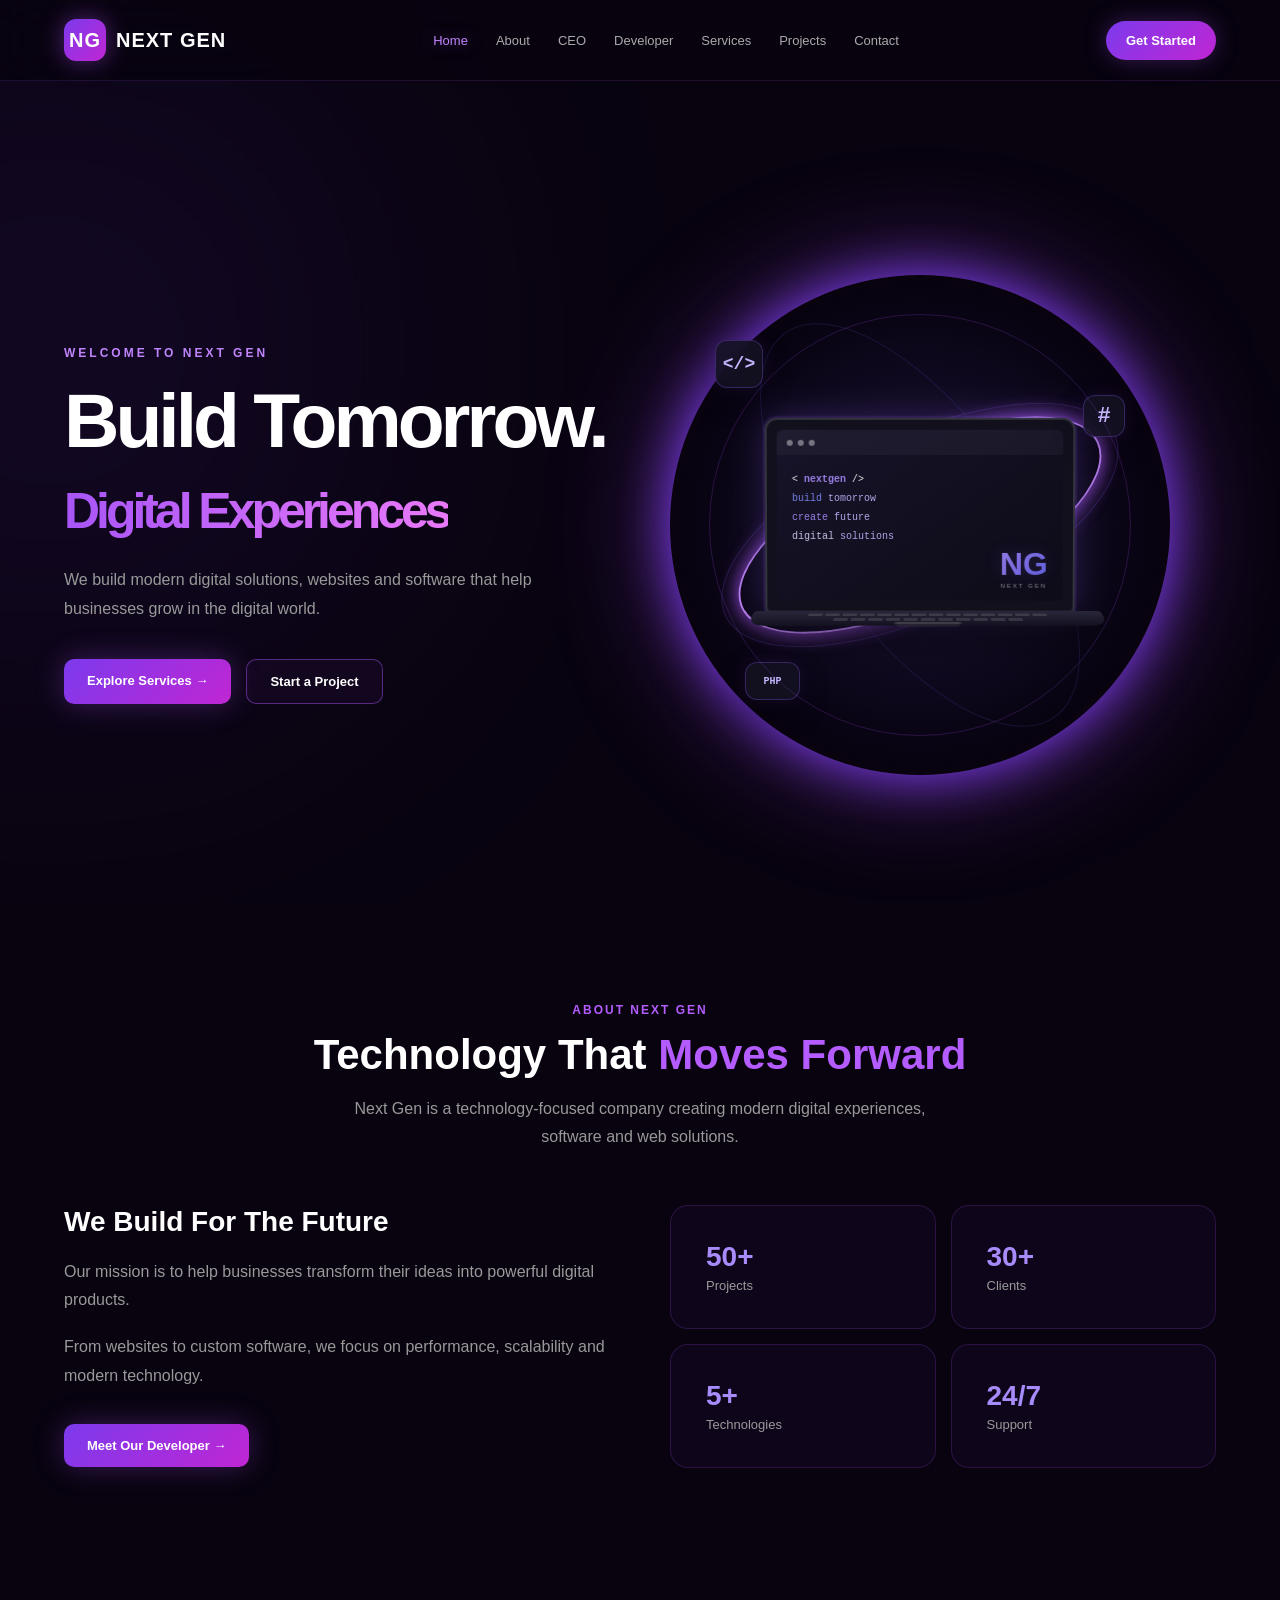
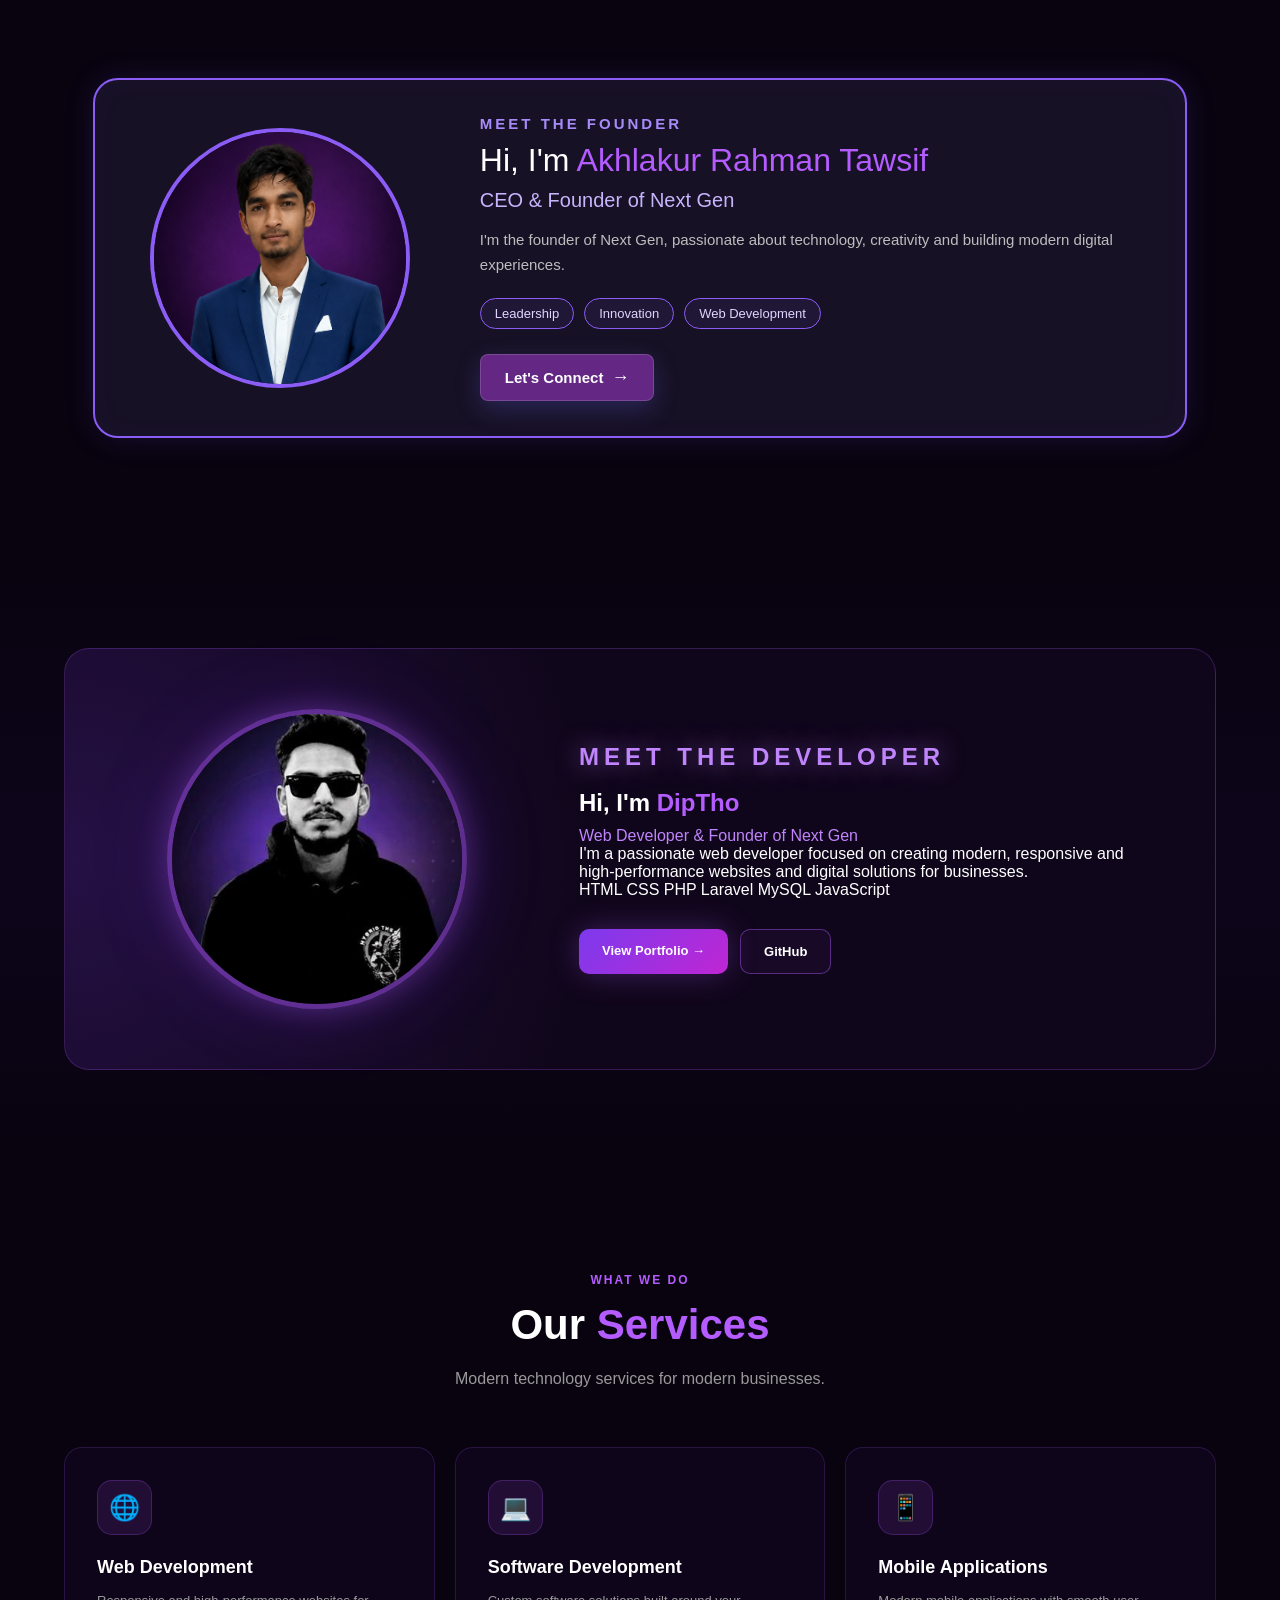
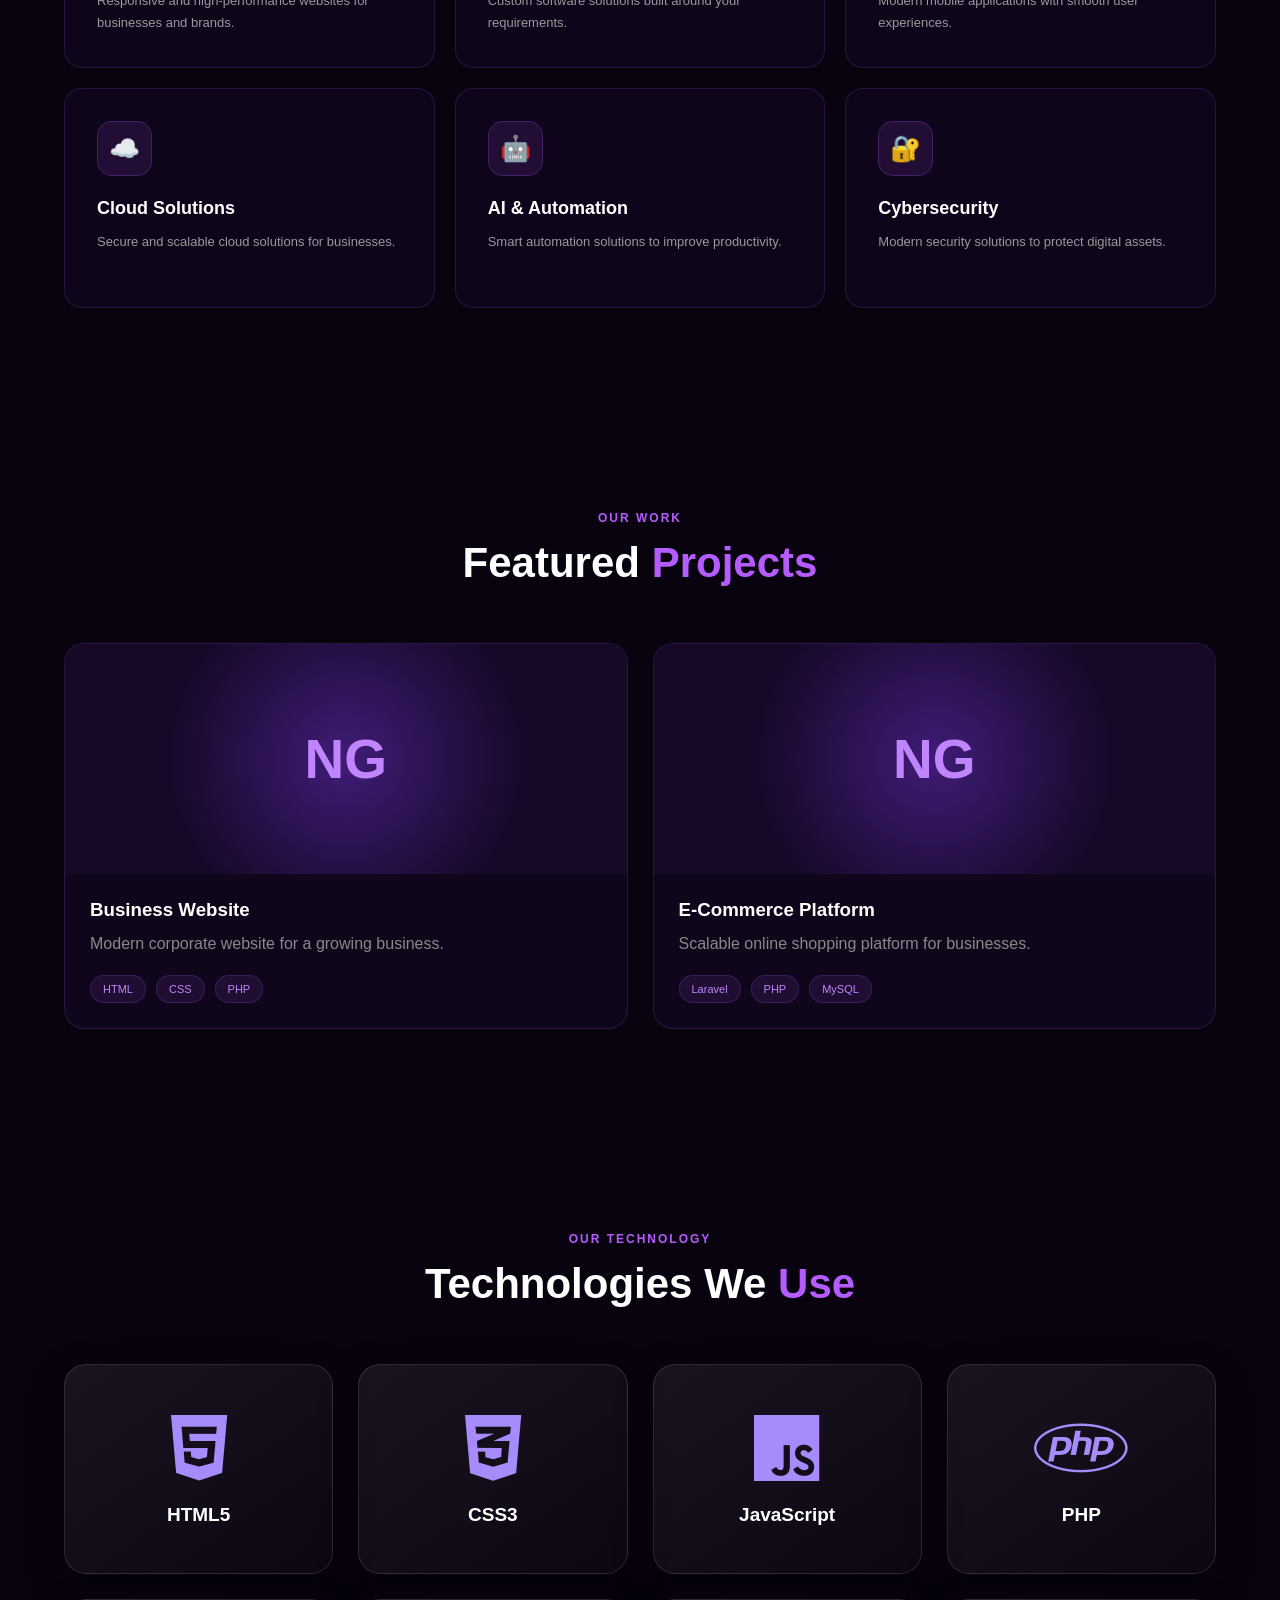
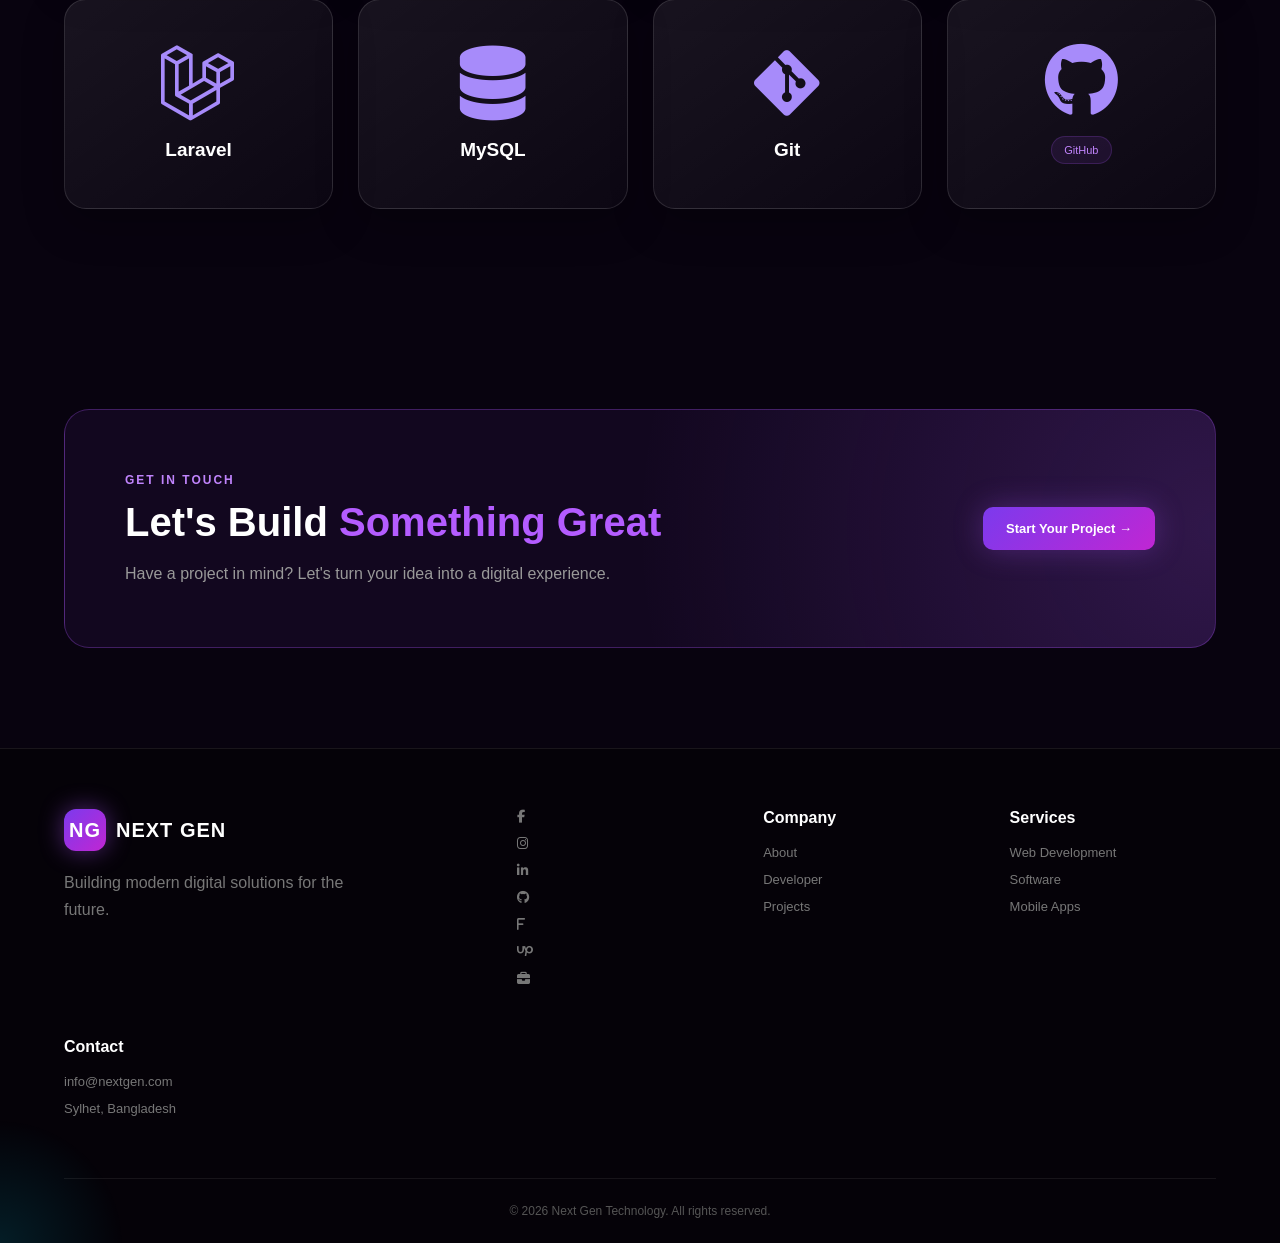
==== commit 3c151353: "Update index.html" ====
--- a/index.html
+++ b/index.html
@@ -336,7 +336,7 @@
             <div class="developer-photo">
 
                 <img
-                    src="WhatsApp Image 2026-08-16 at 4.38.08 AM.jpeg"
+                    src="developer.jpeg"
                     alt="Next Gen Developer">
 
             </div>
@@ -868,4 +868,4 @@
 <script src="script.js"></script>
 </body>
 
-</html>+</html>
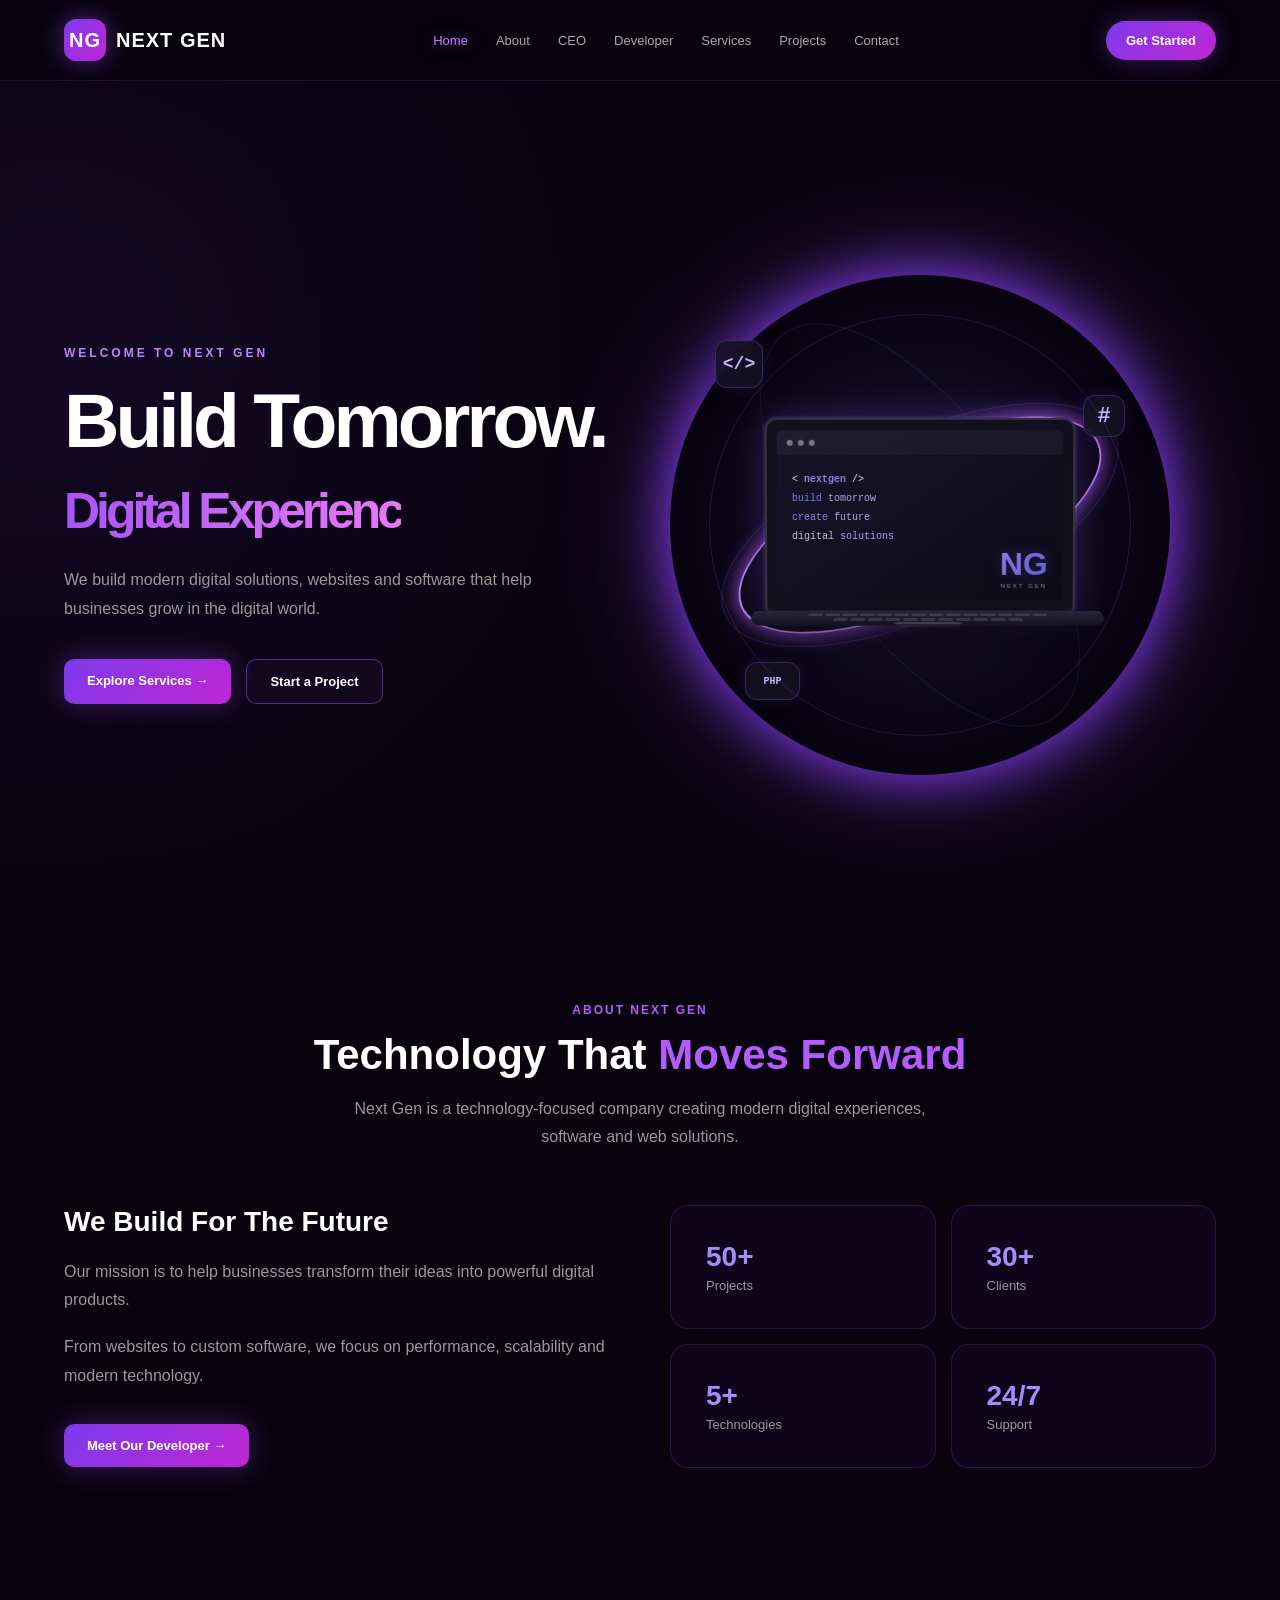
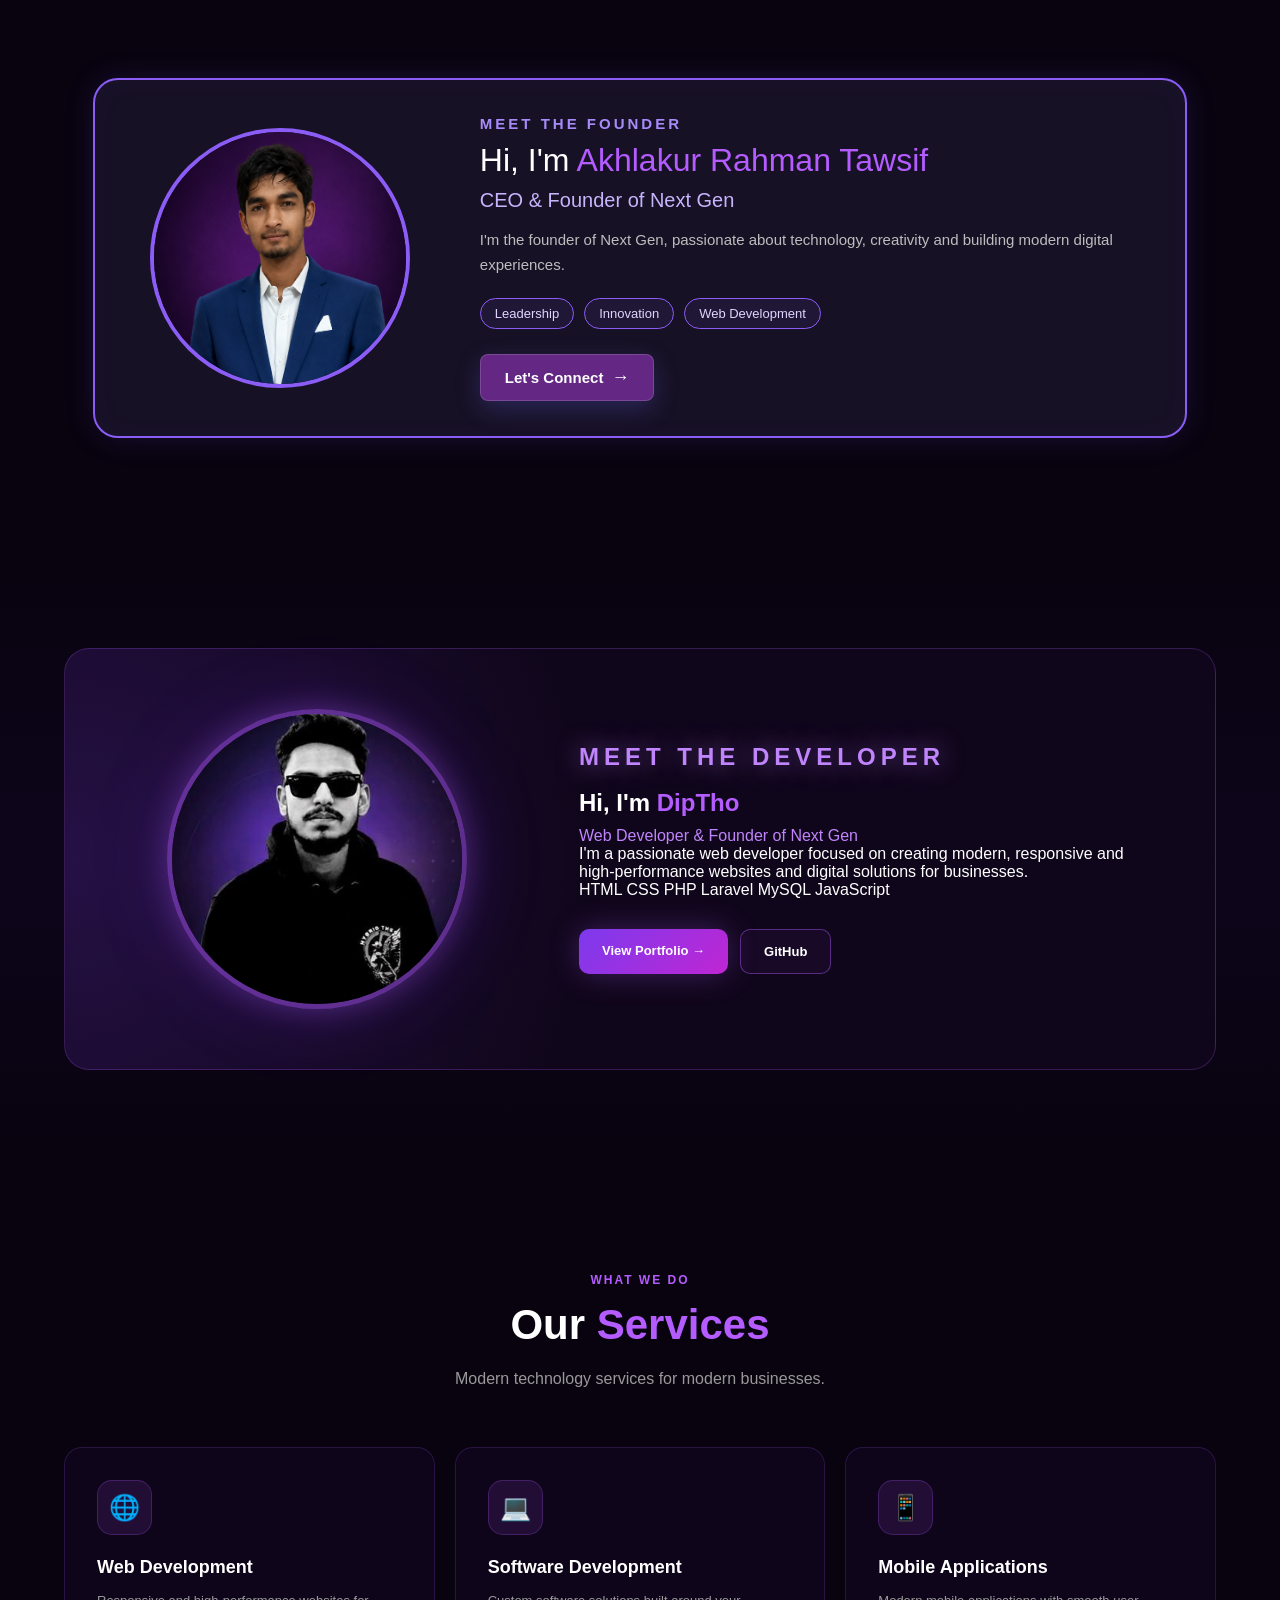
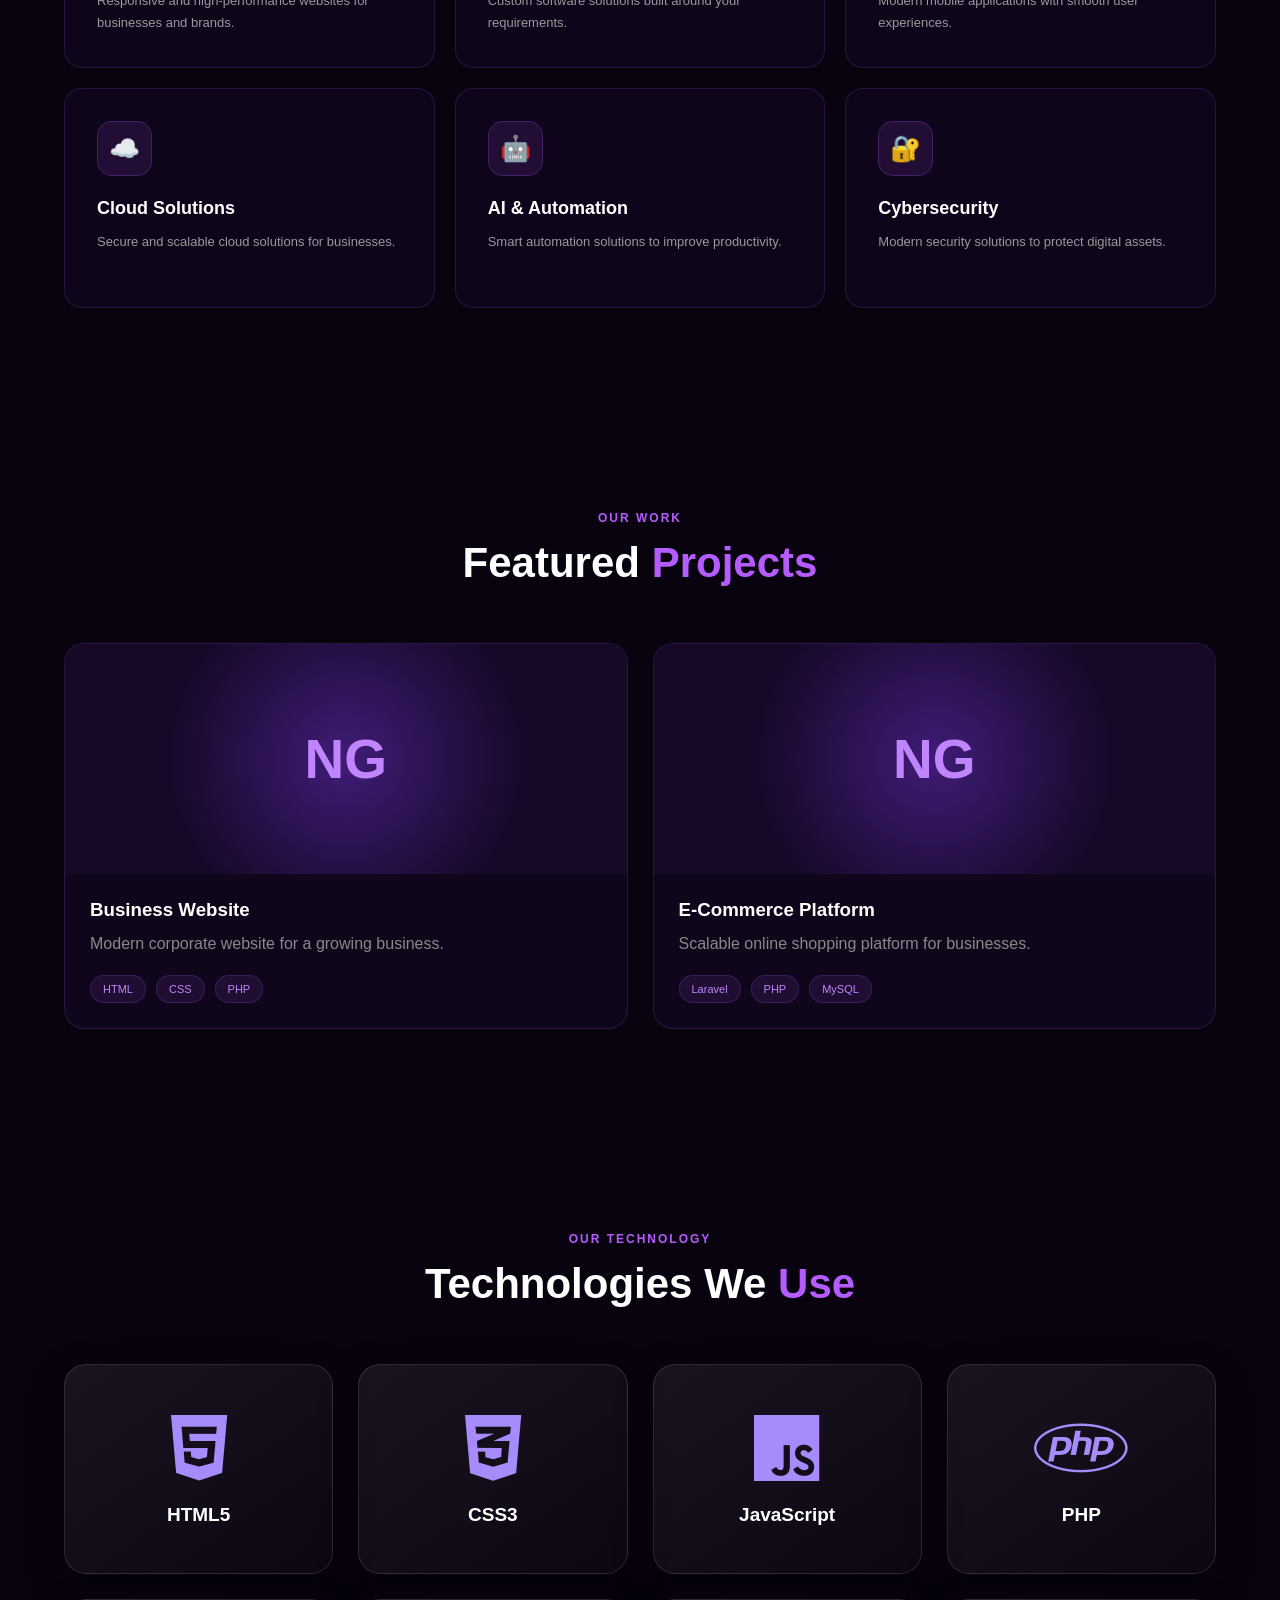
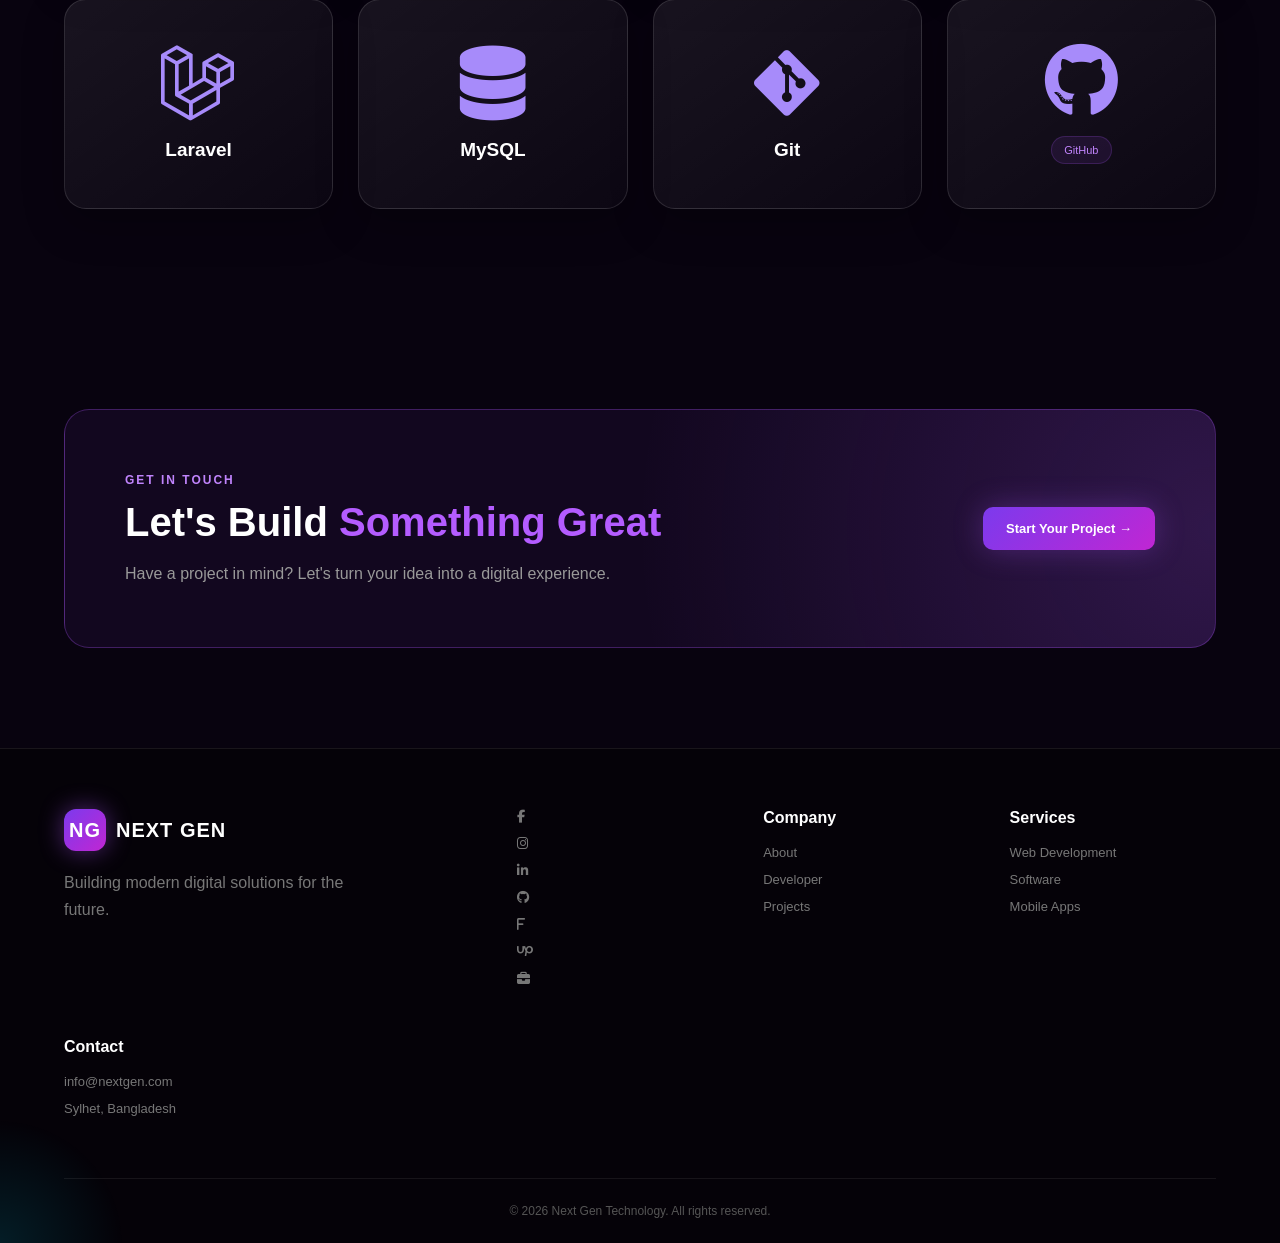
==== commit a6e00df4: "Update index.html" ====
--- a/index.html
+++ b/index.html
@@ -336,8 +336,9 @@
             <div class="developer-photo">
 
                 <img
-                    src="developer.jpeg"
-                    alt="Next Gen Developer">
+    src="./developer.jpeg"
+    alt="Next Gen Developer"
+    loading="eager">
 
             </div>
 
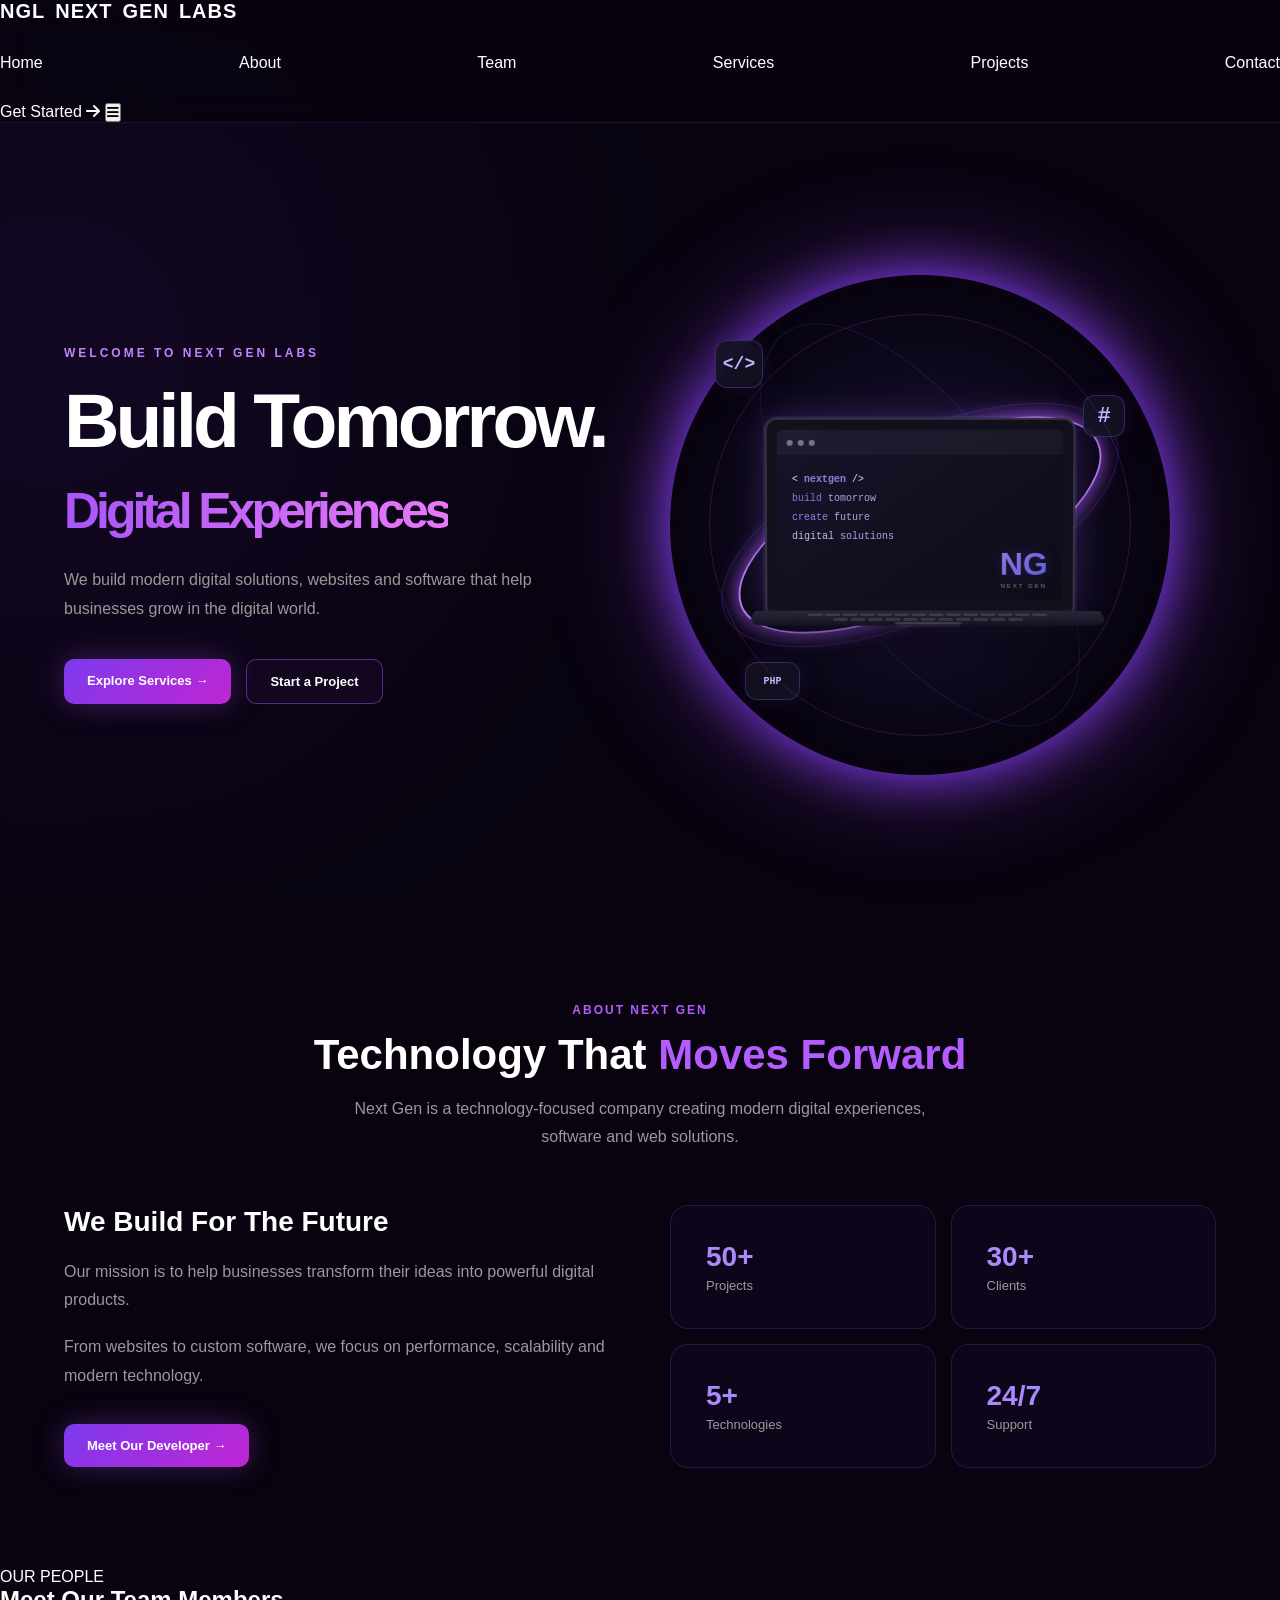
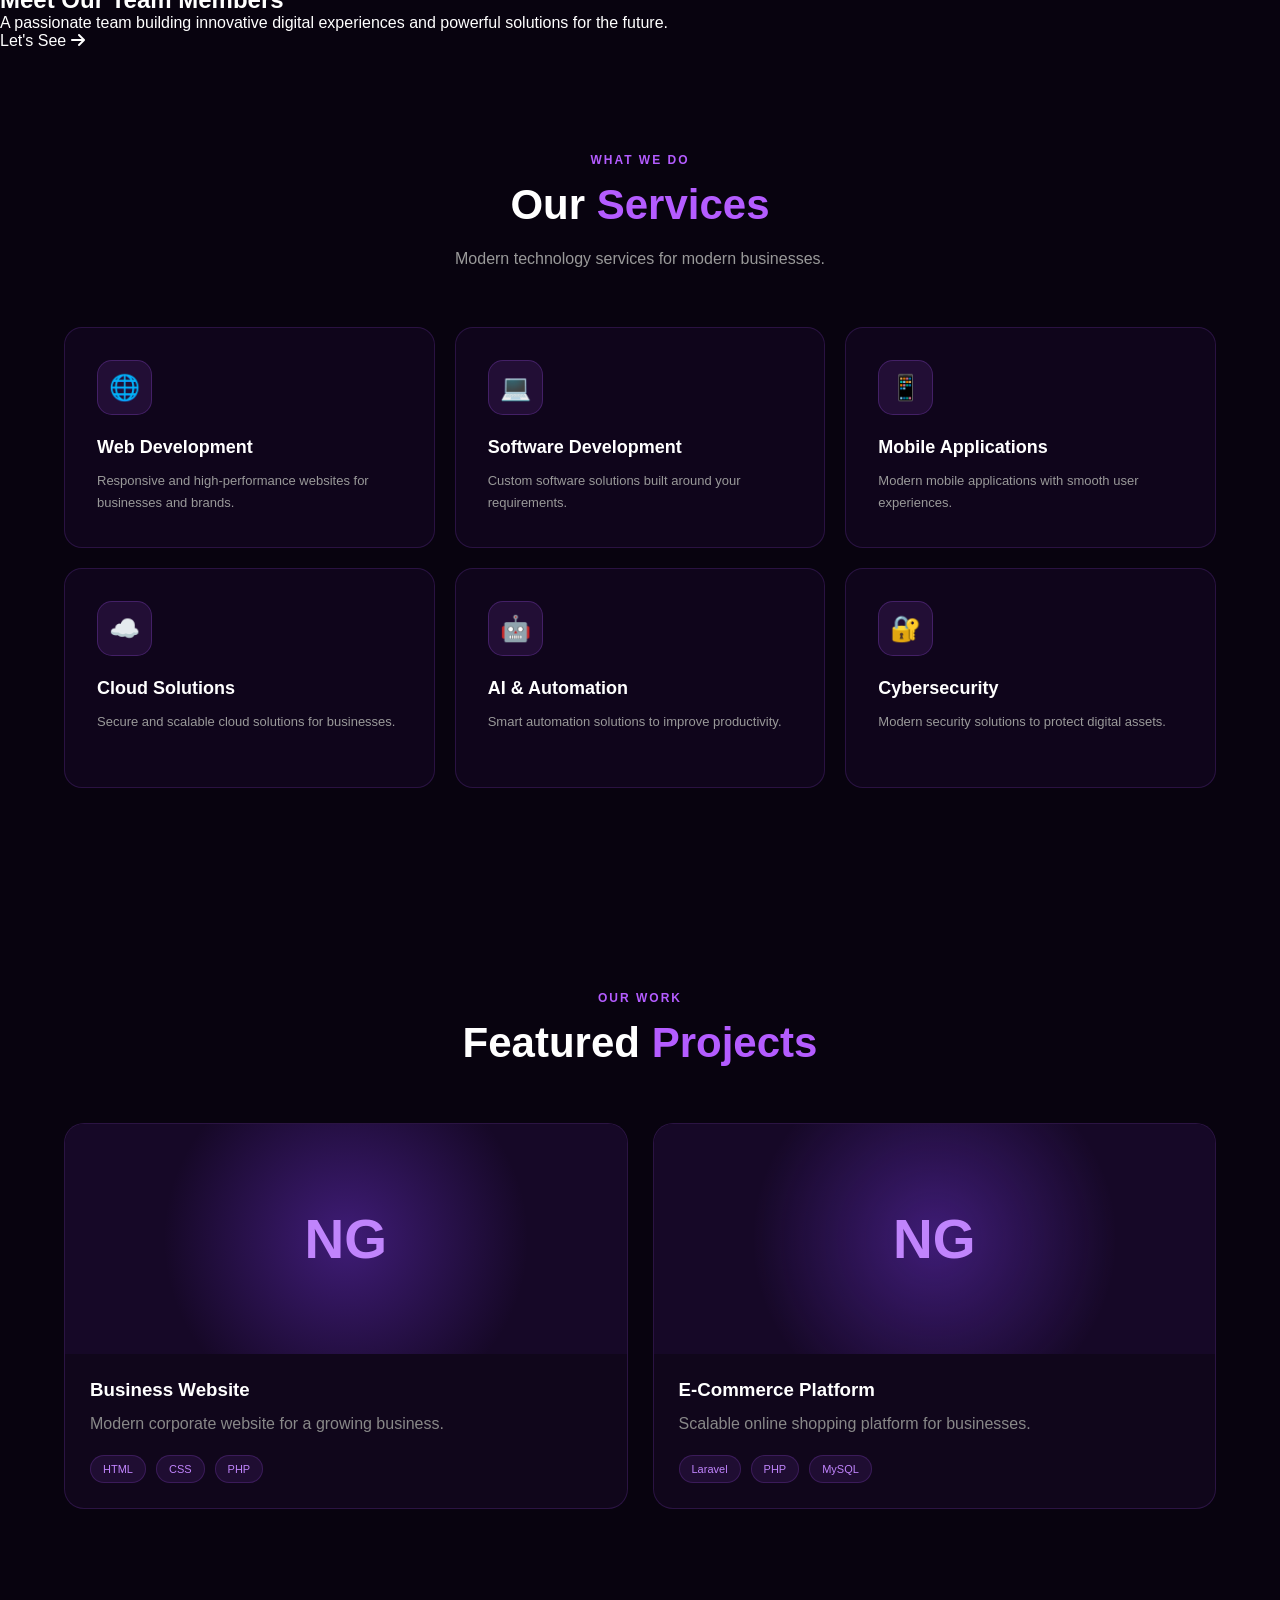
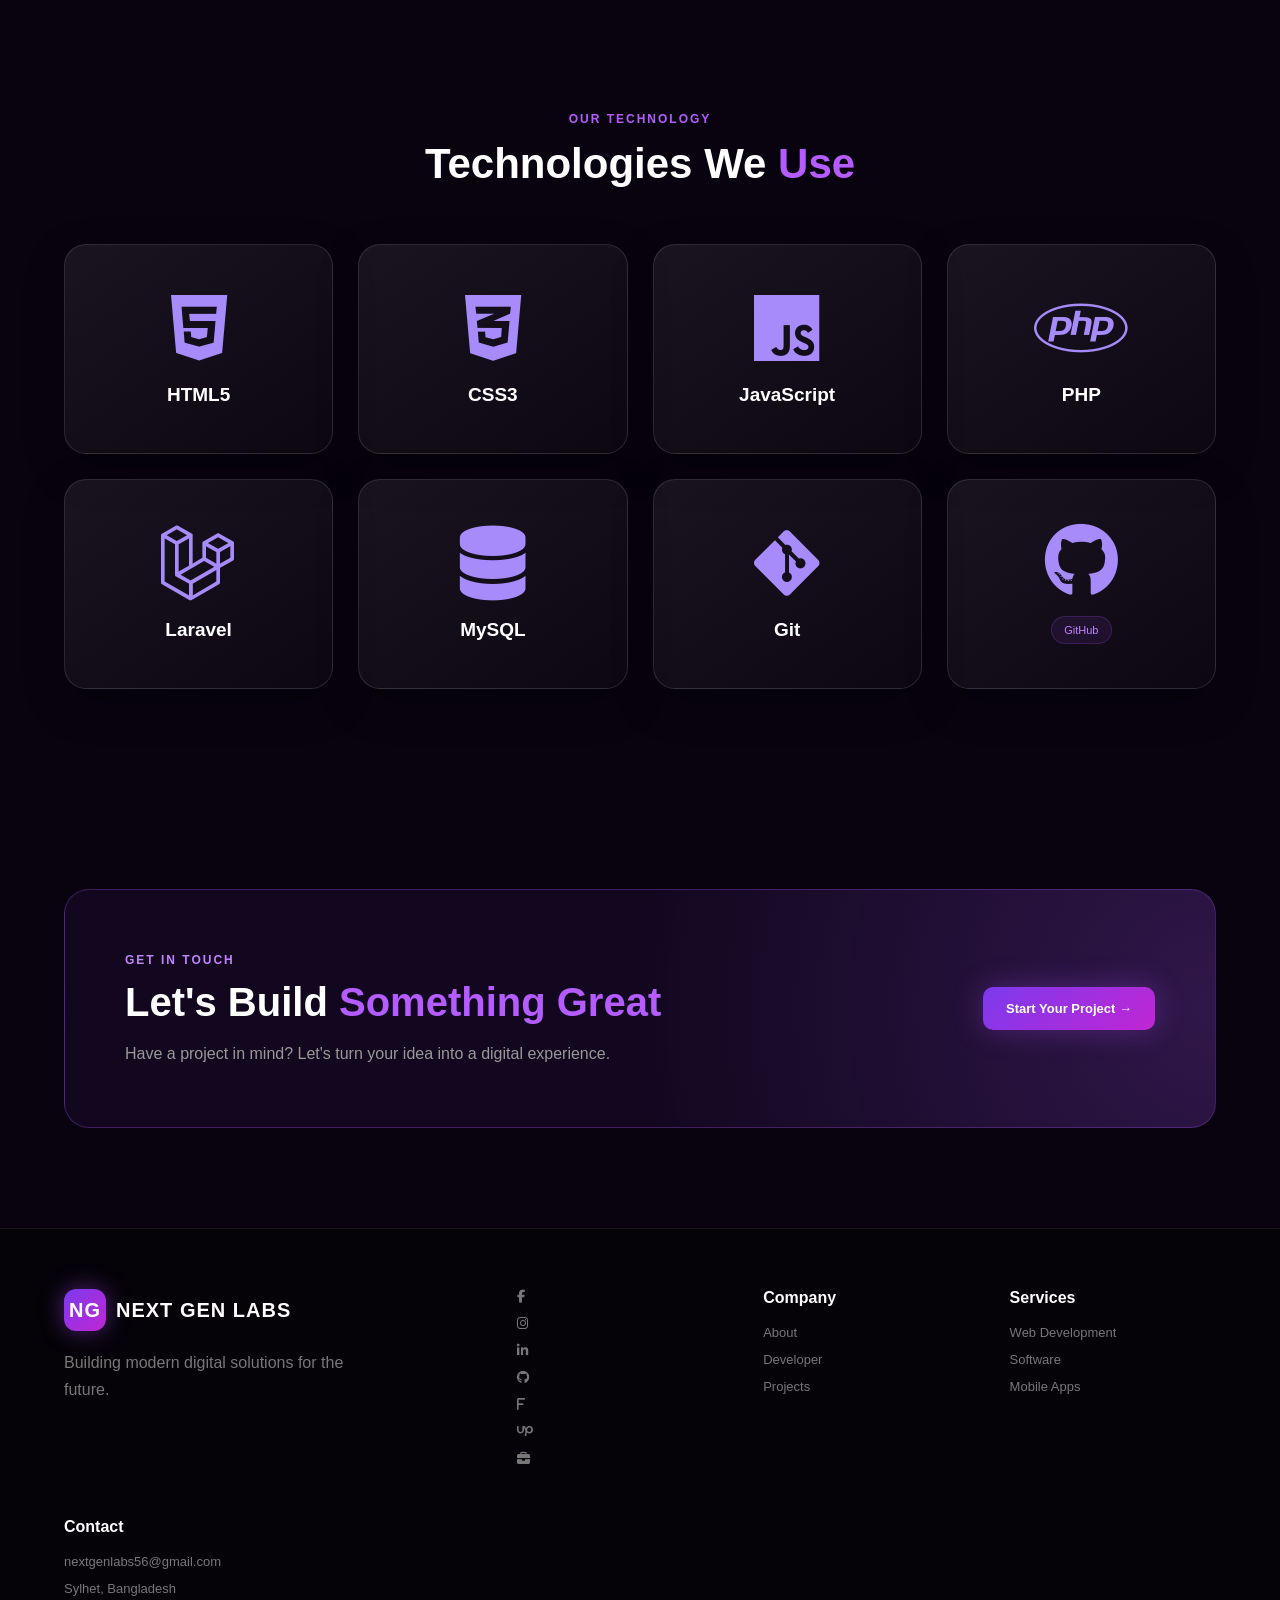
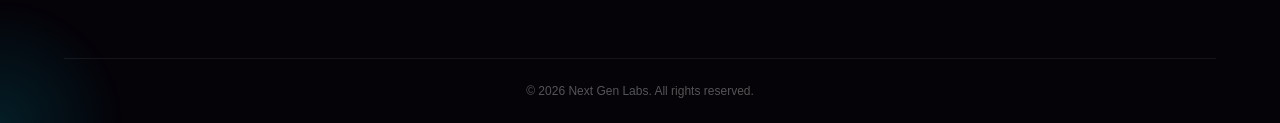
==== commit e0e6ed33: "Update index.html" ====
--- a/index.html
+++ b/index.html
@@ -5,7 +5,7 @@
     <meta charset="UTF-8">
     <meta name="viewport" content="width=device-width, initial-scale=1.0">
 
-    <title>Next Gen | Digital Technology</title>
+    <title>Next Gen Labs| Digital Technology</title>
 <link
     rel="stylesheet"
     href="https://cdnjs.cloudflare.com/ajax/libs/font-awesome/6.5.2/css/all.min.css">
@@ -15,34 +15,43 @@
 <body>
 
     <!-- NAVBAR -->
-    <header>
-        <div class="container">
-
-            <nav>
-
-                <a href="#home" class="logo">
-                    <div class="logo-icon">NG</div>
-                    <span>NEXT GEN</span>
-                </a>
-
-                <ul class="nav-links">
-                    <li><a href="#home">Home</a></li>
-                    <li><a href="#about">About</a></li>
-                    <li><a href="#founder">CEO</a></li>
-                    <li><a href="#developer">Developer</a></li>
-                    <li><a href="#services">Services</a></li>
-                    <li><a href="#projects">Projects</a></li>
-                    <li><a href="#contact">Contact</a></li>
-                </ul>
-
-                <a href="#contact" class="nav-btn">
-                    Get Started
-                </a>
-
-            </nav>
-
-        </div>
-    </header>
+   <header class="navbar">
+    <div class="nav-container">
+
+        <!-- Logo -->
+
+
+        <a href="index.html" class="logo">
+<div class="ngl-icon">NGL</div>
+
+
+            NEXT <span>GEN</span> LABS
+        </a>
+
+        <!-- Desktop Menu -->
+        <nav class="nav-menu" id="navMenu">
+            <a href="index.html" class="nav-link active">Home</a>
+            <a href="#about" class="nav-link">About</a>
+            <a href="team.html" class="nav-link">Team</a>
+            <a href="#services" class="nav-link">Services</a>
+            <a href="#projects" class="nav-link">Projects</a>
+            
+            <a href="#contact" class="nav-link">Contact</a>
+        </nav>
+
+        <!-- Get Started -->
+        <a href="pricing.html" class="get-started">
+            Get Started
+            <i class="fas fa-arrow-right"></i>
+        </a>
+
+        <!-- Mobile Menu Button -->
+        <button class="menu-toggle" id="menuToggle">
+            <i class="fas fa-bars"></i>
+        </button>
+
+    </div>
+</header>
 
 
     <!-- HOME -->
@@ -55,7 +64,7 @@
                 <div class="hero-content">
 
                     <div class="hero-small">
-                        WELCOME TO NEXT GEN
+                        WELCOME TO NEXT GEN LABS
                     </div>
 
                     <h1>
@@ -260,160 +269,40 @@
         </div>
 
     </section>
-
-<!-- =========================
-     FOUNDER
-========================= -->
-
-<section class="section founder-section" id="founder">
-
-    <div class="container">
-
-        <div class="founder-box">
-
-            <!-- FOUNDER IMAGE -->
-            <div class="founder-photo">
-                <img
-                    src="ChatGPT Image Aug 20, 2026, 11_10_03 PM.png"
-                    alt="Founder"
-                >
-            </div>
-
-            <!-- FOUNDER INFO -->
-            <div class="founder-content">
-
-                <span class="founder-label">
-                    MEET THE FOUNDER
-                </span>
-
-                <h2>
-                    Hi, I'm
-                    <span class="purple">
-                        Akhlakur Rahman Tawsif
-                    </span>
-                </h2>
-
-                <h3>
-                    CEO & Founder of Next Gen
-                </h3>
-
-                <p>
-                    I'm the founder of Next Gen, passionate about
-                    technology, creativity and building modern
-                    digital experiences.
-                </p>
-
-                <div class="founder-skills">
-                    <span>Leadership</span>
-                    <span>Innovation</span>
-                    <span>Web Development</span>
-                </div>
-<a href="https://www.linkedin.com/in/akhlakur-rahman-05b9b7264?utm_source=share_via&utm_content=profile&utm_medium=member_android" class="founder-connect">
-    Let's Connect <span>→</span>
-</a>
-            </div>
-
-        </div>
-
-    </div>
-
-</section>
-
-
-
-   <!-- =========================
-     DEVELOPER
-========================= -->
-
-<section class="section developer-section" id="developer">
-
-    <div class="container">
-
-        <div class="developer-box">
-
-            <!-- DEVELOPER IMAGE -->
-
-            <div class="developer-photo">
-
-                <img
-    src="./developer.jpeg"
-    alt="Next Gen Developer"
-    loading="eager">
-
-            </div>
-
-
-            <!-- DEVELOPER INFO -->
-
-            <div class="developer-content">
-
-                <span class="developer-label">
-                    MEET THE DEVELOPER
-                </span>
-
-                <h2>
-                    Hi, I'm
-                    <span class="purple">
-                        DipTho
-                    </span>
-                </h2>
-
-                <h3>
-                    Web Developer & Founder of Next Gen
-                </h3>
-
-                <p>
-                    I'm a passionate web developer focused
-                    on creating modern, responsive and
-                    high-performance websites and digital
-                    solutions for businesses.
-                </p>
-
-
-                <!-- SKILLS -->
-
-                <div class="skills">
-
-                    <span>HTML</span>
-                    <span>CSS</span>
-                    <span>PHP</span>
-                    <span>Laravel</span>
-                    <span>MySQL</span>
-                    <span>JavaScript</span>
-
-                </div>
-
-
-                <!-- BUTTONS -->
-
-                <div class="developer-buttons">
-
-                    <a
-                        href="https://imdipthodurjoy.github.io/Diptho-Portfolio/"
-                        target="_blank"
-                        class="btn btn-primary">
-
-                        View Portfolio →
-
-                    </a>
-
-
-                    <a
-                        href="https://github.com/imdipthodurjoy"
-                        target="_blank"
-                        class="btn btn-outline">
-
-                        GitHub
-
-                    </a>
-
-                </div>
-
-            </div>
-
-        </div>
-
-    </div>
+<section class="team-premium">
+
+    <div class="team-bg-shape shape-one"></div>
+    <div class="team-bg-shape shape-two"></div>
+    <div class="team-grid-bg"></div>
+
+    <div class="team-content">
+
+        <div class="team-label">
+            <span></span>
+            OUR PEOPLE
+            <span></span>
+        </div>
+
+        <h2>
+            Meet Our
+            <strong>Team Members</strong>
+        </h2>
+
+        <p>
+            A passionate team building innovative digital experiences
+            and powerful solutions for the future.
+        </p>
+
+        <a href="team.html" class="team-see-btn">
+            <span>Let's See</span>
+            <i class="fa-solid fa-arrow-right"></i>
+        </a>
+
+    </div>
+
+    <div class="floating-orb orb-one"></div>
+    <div class="floating-orb orb-two"></div>
+    <div class="floating-orb orb-three"></div>
 
 </section>
 
@@ -720,7 +609,7 @@
                 </div>
 
                 <a
-                    href="mailto:info@nextgen.com"
+                    href="pricing.html"
                     class="btn btn-primary">
 
                     Start Your Project →
@@ -749,7 +638,7 @@
                             NG
                         </div>
 
-                        NEXT GEN
+                        NEXT GEN LABS
 
                     </a>
 
@@ -769,7 +658,7 @@
         <i class="fa-brands fa-instagram"></i>
     </a>
 
-    <a href="#" aria-label="LinkedIn" target="_blank">
+    <a href="www.linkedin.com/in/diptho-durjoy" aria-label="LinkedIn" >
         <i class="fa-brands fa-linkedin-in"></i>
     </a>
 
@@ -843,8 +732,8 @@
 
                     <h4>Contact</h4>
 
-                    <a href="mailto:info@nextgen.com">
-                        info@nextgen.com
+                    <a href="mailto:nextgenlabs56@gmail.com">
+                       nextgenlabs56@gmail.com
                     </a>
 
                     <a href="#">
@@ -858,7 +747,7 @@
 
             <div class="copyright">
 
-                © 2026 Next Gen Technology.
+                © 2026 Next Gen Labs.
                 All rights reserved.
 
             </div>
--- a/style.css
+++ b/style.css
@@ -2811,3 +2811,32 @@
 }
 
 
+.developer-photo {
+    display: flex !important;
+    justify-content: center !important;
+    align-items: center !important;
+    width: 100% !important;
+    min-height: 320px !important;
+    position: relative !important;
+    z-index: 10 !important;
+}
+
+.developer-photo img {
+    display: block !important;
+    visibility: visible !important;
+    opacity: 1 !important;
+    width: 300px !important;
+    height: 300px !important;
+    min-width: 300px !important;
+    min-height: 300px !important;
+    object-fit: cover !important;
+    object-position: center !important;
+    border-radius: 50% !important;
+    border: 5px solid rgba(168, 85, 247, 0.7) !important;
+    background: #10061b !important;
+    box-shadow:
+        0 0 30px rgba(168, 85, 247, 0.45),
+        0 0 80px rgba(124, 58, 237, 0.25) !important;
+    position: relative !important;
+    z-index: 20 !important;
+}
